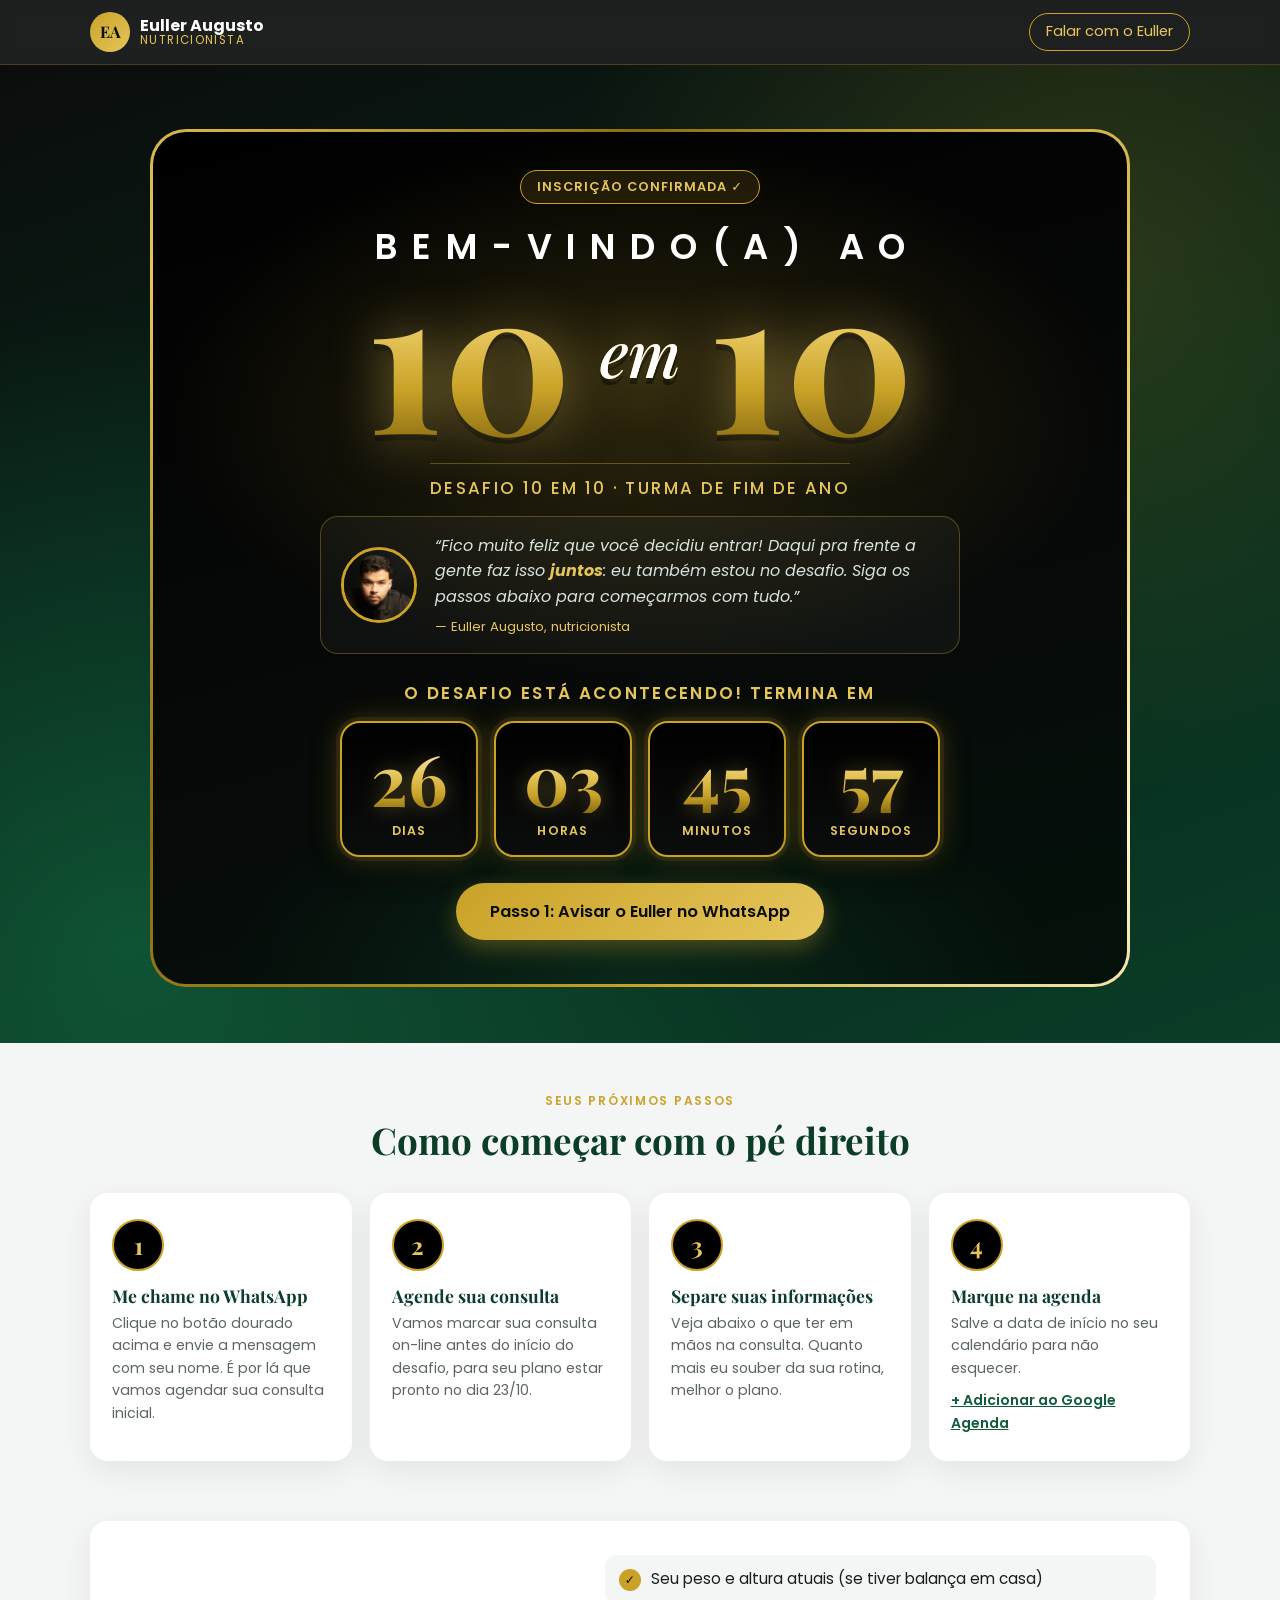
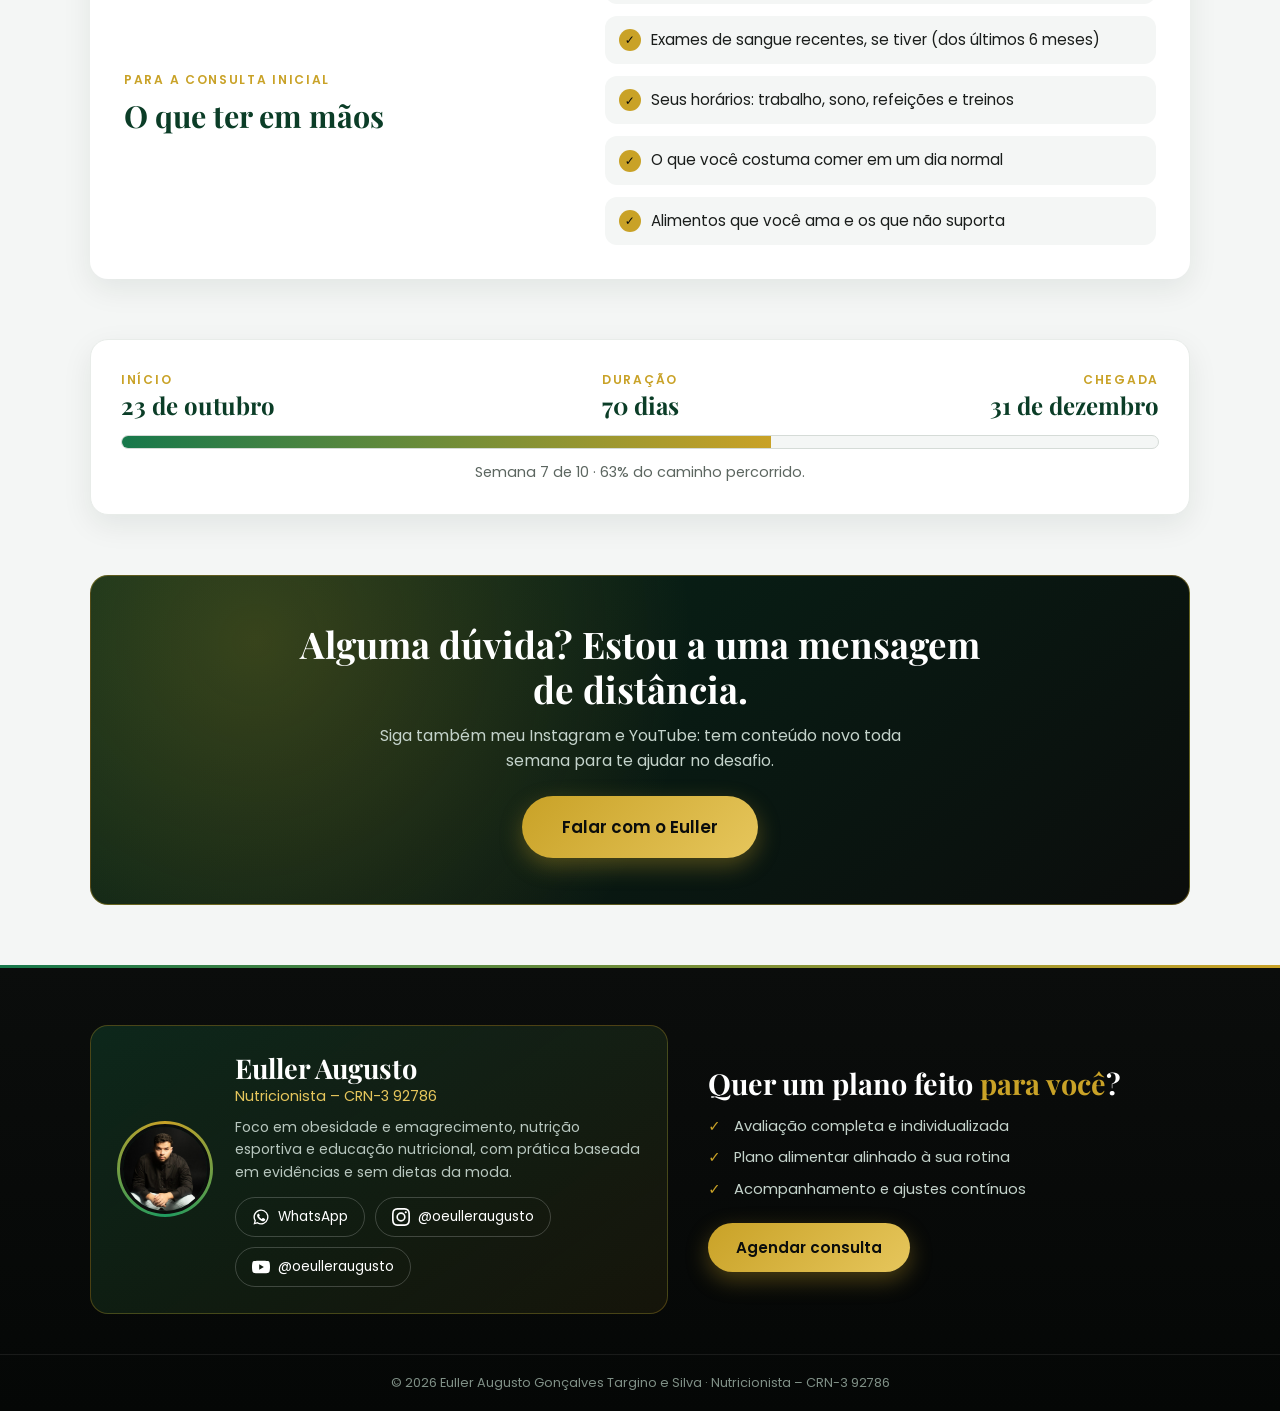
==== bem-vindo-10em10-ub7ur8/index.html @ 2cb73052 "Adiciona página exclusiva de boas-vindas para compradores do desafio Página não listada (noindex) co" ====
<!DOCTYPE html>
<html lang="pt-BR">
<head>
  <meta charset="UTF-8">
  <meta name="viewport" content="width=device-width, initial-scale=1.0">
  <meta name="robots" content="noindex, nofollow">
  <title>Bem-vindo ao Desafio 10 em 10 | Euller Augusto</title>
  <link rel="icon" href="../favicon.ico" sizes="any">
  <link rel="icon" type="image/png" sizes="32x32" href="../favicon-32.png">
  <link rel="apple-touch-icon" href="../apple-touch-icon.png">
  <meta name="theme-color" content="#0b3d27">
  <link rel="preconnect" href="https://fonts.googleapis.com">
  <link rel="preconnect" href="https://fonts.gstatic.com" crossorigin>
  <link href="https://fonts.googleapis.com/css2?family=Playfair+Display:wght@600;700&family=Poppins:wght@300;400;500;600;700&display=swap" rel="stylesheet">
  <link rel="stylesheet" href="../style.css">
</head>
<body>

  <header class="topbar">
    <div class="container topbar-inner">
      <a href="../desafio10em10/" class="brand">
        <span class="brand-mark">EA</span>
        <span class="brand-text">
          <strong data-pro="nome">Euller Augusto</strong>
          <small>Nutricionista</small>
        </span>
      </a>
      <nav class="nav">
        <a href="#contato" class="nav-cta">Falar com o Euller</a>
      </nav>
    </div>
  </header>

  <!-- ===== BOAS-VINDAS ===== -->
  <section class="hero hero-desafio bv-hero">
    <div class="container desafio-hero">
      <div class="desafio-painel">
        <span class="pill">Inscrição confirmada ✓</span>
        <h1 class="titulo-box">
          <span class="t-desafio">Bem-vindo(a) ao</span>
          <span class="t-numeros">10<em>em</em>10</span>
          <span class="t-legenda">Desafio 10 em 10 · Turma de fim de ano</span>
        </h1>
        <div class="bv-mensagem">
          <img src="../img/euller-rosto.jpg" alt="Euller Augusto" width="300" height="300">
          <p>“Fico muito feliz que você decidiu entrar! Daqui pra frente a gente faz isso <strong>juntos</strong>: eu também estou no desafio. Siga os passos abaixo para começarmos com tudo.”<br><span>— Euller Augusto, nutricionista</span></p>
        </div>

        <div class="countdown" data-countdown>
          <p class="cd-label" data-countdown-label>O desafio começa em</p>
          <div class="cd-boxes">
            <div class="cd-box"><strong class="cd-dias">--</strong><span>dias</span></div>
            <div class="cd-box"><strong class="cd-horas">--</strong><span>horas</span></div>
            <div class="cd-box"><strong class="cd-min">--</strong><span>minutos</span></div>
            <div class="cd-box"><strong class="cd-seg">--</strong><span>segundos</span></div>
          </div>
        </div>

        <div class="hero-botoes centro">
          <a data-whatsapp="Oi, Euller! Acabei de entrar no Desafio 10 em 10 🎉 Meu nome é: " href="#" target="_blank" rel="noopener" class="btn btn-gold btn-pulse">Passo 1: Avisar o Euller no WhatsApp</a>
        </div>
      </div>
    </div>
  </section>

  <main class="sobre-main bv-main">
    <!-- ===== PRÓXIMOS PASSOS ===== -->
    <section class="container bloco">
      <div class="bloco-head" data-reveal>
        <span class="rotulo">Seus próximos passos</span>
        <h2>Como começar com o pé direito</h2>
      </div>
      <ol class="passos">
        <li data-reveal>
          <span class="passo-num">1</span>
          <h3>Me chame no WhatsApp</h3>
          <p>Clique no botão dourado acima e envie a mensagem com seu nome. É por lá que vamos agendar sua consulta inicial.</p>
        </li>
        <li data-reveal>
          <span class="passo-num">2</span>
          <h3>Agende sua consulta</h3>
          <p>Vamos marcar sua consulta on-line antes do início do desafio, para seu plano estar pronto no dia 23/10.</p>
        </li>
        <li data-reveal>
          <span class="passo-num">3</span>
          <h3>Separe suas informações</h3>
          <p>Veja abaixo o que ter em mãos na consulta. Quanto mais eu souber da sua rotina, melhor o plano.</p>
        </li>
        <li data-reveal>
          <span class="passo-num">4</span>
          <h3>Marque na agenda</h3>
          <p>Salve a data de início no seu calendário para não esquecer.</p>
          <a class="bv-link" href="https://calendar.google.com/calendar/render?action=TEMPLATE&amp;text=In%C3%ADcio%20do%20Desafio%2010%20em%2010&amp;dates=20261023%2F20261024&amp;details=Hoje%20come%C3%A7a%20o%20Desafio%2010%20em%2010%20com%20o%20nutricionista%20Euller%20Augusto!" target="_blank" rel="noopener">+ Adicionar ao Google Agenda</a>
        </li>
      </ol>
    </section>

    <!-- ===== O QUE TER EM MÃOS ===== -->
    <section class="container">
      <div class="para-quem" data-reveal>
        <div>
          <span class="rotulo">Para a consulta inicial</span>
          <h2>O que ter em mãos</h2>
        </div>
        <ul class="checklist">
          <li>Seu peso e altura atuais (se tiver balança em casa)</li>
          <li>Exames de sangue recentes, se tiver (dos últimos 6 meses)</li>
          <li>Seus horários: trabalho, sono, refeições e treinos</li>
          <li>O que você costuma comer em um dia normal</li>
          <li>Alimentos que você ama e os que não suporta</li>
        </ul>
      </div>
    </section>

    <!-- ===== DATAS ===== -->
    <section class="container">
      <div class="card linha-card" data-reveal>
        <div class="linha-topo">
          <div><span class="rotulo">Início</span><strong>23 de outubro</strong></div>
          <div class="linha-centro"><span class="rotulo">Duração</span><strong>70 dias</strong></div>
          <div class="linha-fim"><span class="rotulo">Chegada</span><strong>31 de dezembro</strong></div>
        </div>
        <div class="linha-barra"><div id="linhaProgresso"></div></div>
        <p class="linha-status" id="linhaStatus" data-antes="Falta pouco! Use esses dias para agendar sua consulta e se preparar.">Falta pouco!</p>
      </div>
    </section>

    <section class="container">
      <div class="cta-final" data-reveal>
        <h2>Alguma dúvida? Estou a uma mensagem de distância.</h2>
        <p class="bv-cta-txt">Siga também meu Instagram e YouTube: tem conteúdo novo toda semana para te ajudar no desafio.</p>
        <a data-whatsapp="Oi, Euller! Entrei no Desafio 10 em 10 e tenho uma dúvida: " href="#" target="_blank" rel="noopener" class="btn btn-gold btn-big-inline">Falar com o Euller</a>
      </div>
    </section>
  </main>

  <!-- ===== RODAPÉ / PROMOÇÃO ===== -->
  <footer id="contato" class="footer">
    <div class="container footer-inner">
      <div class="pro-card" id="proCard">
        <div class="pro-avatar"><img src="../img/euller-principal.jpg" alt="Euller Augusto, nutricionista" width="960" height="1200"></div>
        <div class="pro-info">
          <h3 data-pro="nome">Euller Augusto</h3>
          <p class="pro-role">Nutricionista<span class="crn-wrap"> – <span data-pro="crn"></span></span></p>
          <p class="pro-bio">Foco em obesidade e emagrecimento, nutrição esportiva e educação nutricional, com prática baseada em evidências e sem dietas da moda.</p>
          <div class="socials">
            <a id="lnkWhatsapp" href="#" target="_blank" rel="noopener" class="social" aria-label="WhatsApp">
              <svg viewBox="0 0 24 24"><path d="M12 2a10 10 0 00-8.6 15.1L2 22l5-1.3A10 10 0 1012 2zm0 18.2a8.2 8.2 0 01-4.2-1.2l-.3-.2-3 .8.8-2.9-.2-.3A8.2 8.2 0 1112 20.2zm4.5-6.1c-.2-.1-1.5-.7-1.7-.8-.2-.1-.4-.1-.6.1l-.8 1c-.1.2-.3.2-.5.1a6.7 6.7 0 01-3.3-2.9c-.3-.4.3-.4.7-1.3.1-.2 0-.3 0-.4l-.8-1.8c-.2-.5-.4-.4-.6-.4h-.5a1 1 0 00-.7.3 3 3 0 00-.9 2.2 5.2 5.2 0 001.1 2.7 11.8 11.8 0 004.5 4c1.7.7 2.3.8 3.2.6a2.7 2.7 0 001.8-1.2 2.2 2.2 0 00.1-1.2c0-.1-.2-.2-.5-.3z"/></svg>
              <span>WhatsApp</span>
            </a>
            <a id="lnkInstagram" href="#" target="_blank" rel="noopener" class="social" aria-label="Instagram">
              <svg viewBox="0 0 24 24"><path d="M12 2.2c3.2 0 3.6 0 4.8.1 3.3.1 4.8 1.7 4.9 4.9.1 1.3.1 1.6.1 4.8s0 3.6-.1 4.8c-.1 3.2-1.7 4.8-4.9 4.9-1.3.1-1.6.1-4.8.1s-3.6 0-4.8-.1c-3.3-.1-4.8-1.7-4.9-4.9C2.2 15.6 2.2 15.2 2.2 12s0-3.6.1-4.8C2.4 3.9 3.9 2.4 7.2 2.3c1.2-.1 1.6-.1 4.8-.1zM12 0C8.7 0 8.3 0 7.1.1 2.7.3.3 2.7.1 7.1 0 8.3 0 8.7 0 12s0 3.7.1 4.9c.2 4.4 2.6 6.8 7 7 1.2.1 1.6.1 4.9.1s3.7 0 4.9-.1c4.4-.2 6.8-2.6 7-7 .1-1.2.1-1.6.1-4.9s0-3.7-.1-4.9c-.2-4.4-2.6-6.8-7-7C15.7 0 15.3 0 12 0zm0 5.8a6.2 6.2 0 100 12.4 6.2 6.2 0 000-12.4zM12 16a4 4 0 110-8 4 4 0 010 8zm6.4-11.8a1.4 1.4 0 100 2.9 1.4 1.4 0 000-2.9z"/></svg>
              <span data-pro="instagram">@seuinstagram</span>
            </a>
            <a id="lnkYoutube" href="#" target="_blank" rel="noopener" class="social" aria-label="YouTube">
              <svg viewBox="0 0 24 24"><path d="M23.5 6.2a3 3 0 00-2.1-2.1C19.5 3.6 12 3.6 12 3.6s-7.5 0-9.4.5A3 3 0 00.5 6.2 31.4 31.4 0 000 12a31.4 31.4 0 00.5 5.8 3 3 0 002.1 2.1c1.9.5 9.4.5 9.4.5s7.5 0 9.4-.5a3 3 0 002.1-2.1A31.4 31.4 0 0024 12a31.4 31.4 0 00-.5-5.8zM9.6 15.6V8.4l6.2 3.6-6.2 3.6z"/></svg>
              <span data-pro="youtubeNome">YouTube</span>
            </a>
          </div>
        </div>
      </div>
      <div class="footer-cta">
        <h3>Quer um plano feito <span class="gold">para você</span>?</h3>
        <ul class="benefits">
          <li>Avaliação completa e individualizada</li>
          <li>Plano alimentar alinhado à sua rotina</li>
          <li>Acompanhamento e ajustes contínuos</li>
        </ul>
        <a id="lnkCta" href="#" target="_blank" rel="noopener" class="btn btn-gold">Agendar consulta</a>
      </div>
    </div>
    <div class="footer-bottom">
      <p>© <span id="ano"></span> <span data-pro="nomeCompleto">Euller Augusto Gonçalves Targino e Silva</span> · Nutricionista<span class="crn-wrap"> – <span data-pro="crn"></span></span></p>
    </div>
  </footer>

  <a id="floatBtn" class="float-btn" data-whatsapp="Oi, Euller! Entrei no Desafio 10 em 10 e tenho uma dúvida: " target="_blank" rel="noopener" href="#contato" aria-label="Fale com o nutricionista">
    <img class="float-icon" src="../img/euller-principal.jpg" alt=""><span class="float-text">Fale com o Euller</span>
  </a>

  <script src="../script.js"></script>
</body>
</html>
---- style.css ----
/* ============ PALETA ============ */
:root {
  --green-900: #06281a;
  --green-800: #0b3d27;
  --green-700: #115c3a;
  --green-600: #17784b;
  --green-500: #1f9a5f;
  --green-100: #e5f4ec;
  --gold: #c9a227;
  --gold-light: #e6c65c;
  --black: #0b0d0c;
  --gray-900: #1a1d1b;
  --gray-600: #5c6660;
  --gray-300: #d5dbd7;
  --gray-100: #f4f6f5;
  --white: #ffffff;
  --danger: #b3261e;
  --warn: #a86b00;
  --radius: 18px;
  --shadow: 0 10px 30px rgba(6, 40, 26, .08);
}

* { box-sizing: border-box; margin: 0; padding: 0; }
html { scroll-behavior: smooth; }
body {
  font-family: 'Poppins', system-ui, sans-serif;
  background: var(--gray-100);
  color: var(--gray-900);
  line-height: 1.6;
  -webkit-font-smoothing: antialiased;
}
h1, h2, h3 { font-family: 'Playfair Display', Georgia, serif; line-height: 1.2; }
a { color: inherit; }
.container { width: min(1100px, 100% - 32px); margin-inline: auto; }
.gold { color: var(--gold); }
.hidden { display: none !important; }

/* ============ TOPBAR ============ */
.topbar {
  position: sticky; top: 0; z-index: 50;
  background: rgba(11, 13, 12, .92);
  backdrop-filter: blur(10px);
  border-bottom: 1px solid rgba(201, 162, 39, .25);
}
.topbar-inner { display: flex; align-items: center; justify-content: space-between; padding: 12px 0; }
.brand { display: flex; align-items: center; gap: 10px; text-decoration: none; color: var(--white); }
.brand-mark {
  width: 40px; height: 40px; border-radius: 50%;
  display: grid; place-items: center;
  font-family: 'Playfair Display', serif; font-weight: 700;
  background: linear-gradient(135deg, var(--gold), var(--gold-light));
  color: var(--black);
}
.brand-text { display: flex; flex-direction: column; line-height: 1.1; }
.brand-text small { color: var(--gold-light); font-size: .72rem; letter-spacing: .12em; text-transform: uppercase; }
.nav { display: flex; gap: 22px; align-items: center; }
.nav a { color: #cfd8d3; text-decoration: none; font-size: .92rem; transition: color .2s; }
.nav a:hover { color: var(--gold-light); }
.nav-cta { border: 1px solid var(--gold); padding: 6px 16px; border-radius: 999px; color: var(--gold-light) !important; }
.nav-cta:hover { background: var(--gold); color: var(--black) !important; }

/* ============ HERO ============ */
.hero {
  background:
    radial-gradient(circle at 85% 20%, rgba(201,162,39,.18), transparent 40%),
    radial-gradient(circle at 10% 90%, rgba(31,154,95,.35), transparent 45%),
    linear-gradient(160deg, var(--black) 0%, var(--green-900) 55%, var(--green-800) 100%);
  color: var(--white);
  padding: 80px 0 120px;
  text-align: center;
}
.hero-inner { max-width: 820px; }
.pill {
  display: inline-block; padding: 6px 16px; border-radius: 999px;
  border: 1px solid rgba(201,162,39,.5); color: var(--gold-light);
  font-size: .8rem; letter-spacing: .08em; text-transform: uppercase;
}
.hero h1 { font-size: clamp(2rem, 5vw, 3.3rem); margin: 22px 0 18px; }
.hero p { color: #c4d3cb; font-size: 1.05rem; max-width: 640px; margin: 0 auto 30px; }
.hero-stats { display: flex; justify-content: center; gap: 48px; margin-top: 50px; flex-wrap: wrap; }
.hero-stats div { display: flex; flex-direction: column; }
.hero-stats strong { font-size: 2.2rem; color: var(--gold-light); font-family: 'Playfair Display', serif; }
.hero-stats span { font-size: .85rem; color: #a9bdb2; }

/* ============ BOTÕES ============ */
.btn {
  display: inline-block; border: none; cursor: pointer;
  padding: 13px 28px; border-radius: 999px;
  font: 600 .95rem 'Poppins', sans-serif; text-decoration: none;
  transition: transform .2s, box-shadow .2s, background .2s;
}
.btn:hover { transform: translateY(-2px); }
.btn-gold { background: linear-gradient(135deg, var(--gold), var(--gold-light)); color: var(--black); box-shadow: 0 8px 22px rgba(201,162,39,.35); }
.btn-gold:hover { box-shadow: 0 12px 28px rgba(201,162,39,.5); }
.btn-green { background: var(--green-600); color: var(--white); }
.btn-green:hover { background: var(--green-700); }
.btn-big { width: 100%; padding: 18px; font-size: 1.05rem; margin-top: 10px; }

/* ============ CARDS / PASSOS ============ */
main { margin-top: -70px; position: relative; display: flex; flex-direction: column; gap: 22px; padding-bottom: 60px; }
.card {
  background: var(--white); border-radius: var(--radius);
  padding: 30px; box-shadow: var(--shadow);
  border: 1px solid #e8ece9;
}
.step-head { display: flex; align-items: center; gap: 14px; margin-bottom: 18px; }
.step-head h2 { font-size: 1.45rem; color: var(--green-800); }
.step-num {
  width: 38px; height: 38px; border-radius: 50%; flex-shrink: 0;
  display: grid; place-items: center; font-weight: 700;
  background: var(--green-700); color: var(--gold-light);
  box-shadow: 0 0 0 4px var(--green-100);
}
.hint { color: var(--gray-600); font-size: .92rem; margin-bottom: 16px; }
.hint.small { font-size: .82rem; margin-top: 4px; }

.grid { display: grid; gap: 16px; margin-bottom: 16px; }
.grid-2 { grid-template-columns: repeat(2, 1fr); }
.grid-4 { grid-template-columns: repeat(4, 1fr); }
.grid-ex { grid-template-columns: 2.2fr 1fr 1fr auto; align-items: end; }

.field { display: flex; flex-direction: column; gap: 6px; }
.field label { font-size: .85rem; font-weight: 500; color: var(--green-800); }
.field label small { color: var(--gray-600); font-weight: 400; }
input, select {
  width: 100%; padding: 12px 14px; border-radius: 12px;
  border: 1.5px solid var(--gray-300); background: var(--white);
  font: 400 .95rem 'Poppins', sans-serif; color: var(--gray-900);
  transition: border-color .2s, box-shadow .2s;
}
input:focus, select:focus { outline: none; border-color: var(--green-500); box-shadow: 0 0 0 4px rgba(31,154,95,.15); }
.field-btn .btn { padding: 12px 22px; white-space: nowrap; }

.toggle { display: flex; background: var(--gray-100); border-radius: 12px; padding: 4px; border: 1.5px solid var(--gray-300); }
.toggle button {
  flex: 1; border: none; background: transparent; padding: 8px 6px; border-radius: 9px;
  font: 500 .88rem 'Poppins', sans-serif; color: var(--gray-600); cursor: pointer; transition: all .2s;
}
.toggle button.active { background: var(--green-700); color: var(--white); box-shadow: 0 4px 10px rgba(17,92,58,.3); }
.toggle-wide { margin-bottom: 18px; }
.toggle-wide button { padding: 12px; }

/* ============ FATOR DE ATIVIDADE ============ */
.fa-list { display: grid; grid-template-columns: repeat(auto-fill, minmax(240px, 1fr)); gap: 12px; }
.fa-item {
  border: 1.5px solid var(--gray-300); border-radius: 14px; padding: 14px 16px;
  cursor: pointer; transition: all .2s; position: relative; background: var(--white);
}
.fa-item:hover { border-color: var(--green-500); transform: translateY(-2px); }
.fa-item.active { border-color: var(--green-600); background: var(--green-100); box-shadow: 0 6px 16px rgba(17,92,58,.12); }
.fa-item.active::after {
  content: '✓'; position: absolute; top: 10px; right: 12px;
  width: 22px; height: 22px; border-radius: 50%; background: var(--gold);
  color: var(--black); font-size: .75rem; font-weight: 700; display: grid; place-items: center;
}
.fa-val { font-size: 1.4rem; font-weight: 700; color: var(--green-700); font-family: 'Playfair Display', serif; }
.fa-name { font-weight: 600; font-size: .95rem; display: block; }
.fa-desc { font-size: .8rem; color: var(--gray-600); margin-top: 4px; }

/* ============ EXERCÍCIOS ============ */
.ex-list { list-style: none; display: flex; flex-direction: column; gap: 8px; }
.ex-list .empty { color: var(--gray-600); font-size: .88rem; font-style: italic; padding: 10px 0; }
.ex-item {
  display: flex; align-items: center; justify-content: space-between; gap: 12px;
  padding: 12px 16px; border-radius: 12px; background: var(--gray-100);
  border-left: 4px solid var(--gold); animation: slideIn .3s ease;
}
.ex-item .ex-name { font-weight: 600; font-size: .92rem; }
.ex-item .ex-meta { font-size: .8rem; color: var(--gray-600); }
.ex-item .ex-kcal { font-weight: 700; color: var(--green-700); white-space: nowrap; }
.ex-remove {
  border: none; background: transparent; color: var(--danger); font-size: 1.2rem;
  cursor: pointer; width: 30px; height: 30px; border-radius: 50%; transition: background .2s;
}
.ex-remove:hover { background: #fbe6e5; }
@keyframes slideIn { from { opacity: 0; transform: translateX(-10px); } to { opacity: 1; transform: none; } }

.error { color: var(--danger); font-size: .88rem; min-height: 1.2em; }

/* ============ RESULTADOS ============ */
.results { display: flex; flex-direction: column; gap: 22px; animation: fadeUp .6s ease; }
@keyframes fadeUp { from { opacity: 0; transform: translateY(20px); } to { opacity: 1; transform: none; } }
.card.dark {
  background: linear-gradient(150deg, var(--black), var(--green-900) 60%, var(--green-800));
  color: var(--white); border: 1px solid rgba(201,162,39,.35); text-align: center;
}
.label { font-size: .8rem; letter-spacing: .12em; text-transform: uppercase; color: var(--gold-light); }
.big-number { font-family: 'Playfair Display', serif; font-size: clamp(3rem, 9vw, 5rem); font-weight: 700; line-height: 1.1; margin: 8px 0 20px; }
.big-number small { font-family: 'Poppins', sans-serif; font-size: 1rem; font-weight: 400; margin-left: 8px; opacity: .8; }
.big-number.green { color: var(--green-700); font-size: clamp(2.6rem, 7vw, 4rem); margin-bottom: 8px; }

.stack-bar { display: flex; height: 16px; border-radius: 999px; overflow: hidden; background: rgba(255,255,255,.08); }
.stack-bar div { width: 0; transition: width 1.4s cubic-bezier(.2,.8,.2,1); }
.legend { display: flex; flex-wrap: wrap; justify-content: center; gap: 18px; margin-top: 14px; font-size: .82rem; color: #c4d3cb; }
.legend span { display: inline-flex; align-items: center; gap: 6px; }
.legend i { width: 10px; height: 10px; border-radius: 3px; display: inline-block; }

.result-cards { margin: 0; }
.r-card {
  background: var(--white); border-radius: 16px; padding: 20px; box-shadow: var(--shadow);
  display: flex; flex-direction: column; border-top: 4px solid var(--green-600);
  transition: transform .2s;
}
.r-card:hover { transform: translateY(-4px); }
.r-card:nth-child(2) { border-top-color: var(--green-500); }
.r-card:nth-child(3) { border-top-color: var(--gold); }
.r-card:nth-child(4) { border-top-color: var(--black); }
.r-card span { font-size: .82rem; color: var(--gray-600); }
.r-card strong { font-size: 2rem; font-family: 'Playfair Display', serif; color: var(--green-800); }
.r-card small { font-size: .78rem; color: var(--gray-600); }

.goal-card { display: grid; grid-template-columns: 1fr auto; gap: 20px; border: 2px solid var(--gold); }
.goal-main p { color: var(--gray-600); font-size: .92rem; }
.goal-side { display: flex; flex-direction: column; gap: 12px; justify-content: center; }
.goal-side div { background: var(--gray-100); padding: 12px 20px; border-radius: 12px; min-width: 190px; }
.goal-side span { font-size: .78rem; color: var(--gray-600); display: block; }
.goal-side strong { font-size: 1.25rem; color: var(--green-800); }
.alerts { grid-column: 1 / -1; list-style: none; display: flex; flex-direction: column; gap: 8px; }
.alerts li { padding: 10px 14px; border-radius: 10px; font-size: .86rem; }
.alerts li.warn { background: #fff5dd; color: var(--warn); border-left: 4px solid var(--gold); }
.alerts li.danger { background: #fbe6e5; color: var(--danger); border-left: 4px solid var(--danger); }
.alerts li.ok { background: var(--green-100); color: var(--green-700); border-left: 4px solid var(--green-600); }

.card h3 { color: var(--green-800); font-size: 1.35rem; margin-bottom: 12px; }
.card h4 { color: var(--green-800); margin: 22px 0 10px; font-size: 1rem; }
.eq-chosen { background: var(--green-100); border-radius: 14px; padding: 18px; border-left: 5px solid var(--green-600); }
.eq-chosen .eq-name { font-weight: 700; font-size: 1.1rem; color: var(--green-800); }
.eq-chosen .eq-formula { font-family: Consolas, monospace; font-size: .85rem; background: var(--white); padding: 8px 12px; border-radius: 8px; margin: 8px 0; display: inline-block; }
.eq-chosen p { font-size: .9rem; color: var(--gray-900); }
.table-wrap { overflow-x: auto; }
.eq-table { width: 100%; border-collapse: collapse; font-size: .88rem; }
.eq-table th { text-align: left; padding: 10px; background: var(--black); color: var(--gold-light); font-weight: 500; }
.eq-table th:first-child { border-radius: 10px 0 0 0; }
.eq-table th:last-child { border-radius: 0 10px 0 0; }
.eq-table td { padding: 10px; border-bottom: 1px solid var(--gray-300); }
.eq-table tr.chosen td { background: var(--green-100); font-weight: 600; }
.eq-table tr.chosen td:first-child::before { content: '★ '; color: var(--gold); }
.eq-table tr.na td { color: #9aa49e; }

.promo-inline {
  display: flex; align-items: center; justify-content: space-between; gap: 18px; flex-wrap: wrap;
  padding: 20px 26px; border-radius: var(--radius);
  background: linear-gradient(120deg, var(--green-800), var(--green-700)); color: var(--white);
}
.promo-inline p { max-width: 620px; }
.promo-inline strong { color: var(--gold-light); }

/* ============ CIÊNCIA ============ */
.science h2 { color: var(--green-800); margin-bottom: 20px; font-size: 1.6rem; }
.sci-item { padding: 18px; border-radius: 14px; background: var(--gray-100); border-top: 3px solid var(--gold); }
.sci-item h4 { margin: 0 0 6px; color: var(--green-800); font-size: .98rem; }
.sci-item p { font-size: .86rem; color: var(--gray-600); }
.refs { margin-top: 10px; }
.refs summary { cursor: pointer; font-weight: 600; color: var(--green-700); padding: 8px 0; }
.refs ol { padding-left: 22px; font-size: .8rem; color: var(--gray-600); display: flex; flex-direction: column; gap: 4px; }
.disclaimer { margin-top: 16px; font-size: .8rem; color: var(--gray-600); font-style: italic; }

/* ============ RODAPÉ ============ */
.footer {
  background: linear-gradient(180deg, var(--black), #050706);
  color: var(--white); padding-top: 60px; position: relative; overflow: hidden;
}
.footer::before {
  content: ''; position: absolute; inset: 0 0 auto 0; height: 3px;
  background: linear-gradient(90deg, var(--green-600), var(--gold), var(--green-600));
  background-size: 200% 100%; animation: shine 6s linear infinite;
}
@keyframes shine { to { background-position: 200% 0; } }
.footer-inner { display: grid; grid-template-columns: 1.2fr 1fr; gap: 40px; align-items: center; padding-bottom: 40px; }
.pro-card {
  display: flex; gap: 22px; align-items: center;
  padding: 26px; border-radius: var(--radius);
  background: linear-gradient(145deg, rgba(23,120,75,.25), rgba(201,162,39,.08));
  border: 1px solid rgba(201,162,39,.3);
  transition: transform .15s ease-out, box-shadow .3s;
  transform-style: preserve-3d;
}
.pro-card:hover { box-shadow: 0 20px 50px rgba(201,162,39,.15); }
.pro-avatar {
  width: 96px; height: 96px; border-radius: 50%; flex-shrink: 0;
  padding: 3px; background: conic-gradient(var(--gold), var(--green-500), var(--gold));
  animation: spin 8s linear infinite;
}
.pro-avatar img {
  width: 100%; height: 100%; border-radius: 50%; display: block;
  object-fit: cover; object-position: center 12%;
  border: 3px solid var(--black); background: var(--green-900);
  animation: spin 8s linear infinite reverse;
}
@keyframes spin { to { transform: rotate(360deg); } }
.pro-info h3 { font-size: 1.7rem; }
.pro-role { color: var(--gold-light); font-size: .9rem; margin-bottom: 8px; }
.pro-bio { color: #b8c7bf; font-size: .88rem; margin-bottom: 14px; }
.socials { display: flex; gap: 10px; flex-wrap: wrap; }
.social {
  display: inline-flex; align-items: center; gap: 8px; text-decoration: none;
  padding: 8px 16px; border-radius: 999px; font-size: .85rem;
  border: 1px solid rgba(255,255,255,.2); transition: all .25s;
}
.social svg { width: 18px; height: 18px; fill: currentColor; }
.social:hover { background: var(--gold); color: var(--black); border-color: var(--gold); transform: translateY(-3px); }
.footer-cta h3 { font-size: 1.8rem; margin-bottom: 14px; }
.benefits { list-style: none; margin-bottom: 22px; display: flex; flex-direction: column; gap: 8px; }
.benefits li { color: #c4d3cb; font-size: .92rem; padding-left: 26px; position: relative; }
.benefits li::before { content: '✓'; position: absolute; left: 0; color: var(--gold); font-weight: 700; }
.footer-bottom { border-top: 1px solid rgba(255,255,255,.08); padding: 18px 0; text-align: center; font-size: .8rem; color: #7f8f86; }

/* Botão flutuante */
.float-btn {
  position: fixed; right: 20px; bottom: 20px; z-index: 60;
  display: flex; align-items: center; gap: 8px; text-decoration: none;
  background: var(--green-700); color: var(--white);
  border: 2px solid var(--gold); border-radius: 999px; padding: 10px;
  box-shadow: 0 10px 25px rgba(0,0,0,.25);
  transition: all .3s; opacity: 0; transform: translateY(20px); pointer-events: none;
}
.float-btn.show { opacity: 1; transform: none; pointer-events: auto; }
.float-icon { width: 40px; height: 40px; border-radius: 50%; object-fit: cover; object-position: center 12%; display: block; }
.float-btn { padding: 4px; }
.float-text { max-width: 0; overflow: hidden; white-space: nowrap; transition: max-width .35s; font-size: .88rem; font-weight: 500; }
.float-btn:hover .float-text { max-width: 160px; padding-right: 6px; }

/* Animação de entrada ao rolar */
.reveal { opacity: 0; transform: translateY(24px); transition: opacity .6s, transform .6s; }
.reveal.visible { opacity: 1; transform: none; }

/* ============ RESPONSIVO ============ */
@media (max-width: 900px) {
  .grid-4 { grid-template-columns: repeat(2, 1fr); }
  .grid-ex { grid-template-columns: 1fr 1fr; }
  .grid-ex .field:first-child { grid-column: 1 / -1; }
  .footer-inner { grid-template-columns: 1fr; }
  .goal-card { grid-template-columns: 1fr; }
}
@media (max-width: 600px) {
  .nav a:not(.nav-cta) { display: none; }
  .grid-2, .grid-4 { grid-template-columns: 1fr; }
  .grid-ex { grid-template-columns: 1fr 1fr; }
  .field-btn { grid-column: 1 / -1; }
  .field-btn .btn { width: 100%; }
  .card { padding: 22px 18px; }
  .hero { padding: 60px 0 110px; }
  .hero-stats { gap: 26px; }
  .pro-card { flex-direction: column; text-align: center; }
  .socials { justify-content: center; }
  .result-cards { grid-template-columns: 1fr 1fr; }
  .r-card strong { font-size: 1.6rem; }
}

/* ============ PÁGINA SOBRE ============ */
.nav a.active { color: var(--gold-light); }
.btn-outline { border: 1.5px solid var(--gold); color: var(--gold-light); background: transparent; }
.btn-outline:hover { background: var(--gold); color: var(--black); }

.hero-sobre { text-align: left; padding: 70px 0 110px; }
.sobre-grid { display: grid; grid-template-columns: 1.15fr .85fr; gap: 50px; align-items: center; }
.sobre-texto h1 { font-size: clamp(2.2rem, 5vw, 3.5rem); margin: 20px 0 10px; }
.sobre-texto > p { color: #c4d3cb; font-size: 1.02rem; margin: 0 0 14px; max-width: 560px; }
.sobre-texto strong { color: var(--white); }
.digitando-linha { font-size: 1.2rem !important; color: var(--white) !important; min-height: 1.6em; }
.digitando { color: var(--gold-light); font-weight: 600; border-right: 2px solid var(--gold); padding-right: 3px; animation: cursor .8s steps(1) infinite; }
@keyframes cursor { 50% { border-color: transparent; } }
.hero-botoes { display: flex; gap: 12px; flex-wrap: wrap; margin-top: 26px; }

.sobre-foto { position: relative; max-width: 380px; justify-self: center; width: 100%; }
.foto-moldura {
  border-radius: 24px; overflow: hidden; padding: 4px;
  background: linear-gradient(140deg, var(--gold), var(--green-500) 50%, var(--gold-light));
  box-shadow: 0 30px 60px rgba(0,0,0,.45);
  transition: transform .15s ease-out;
}
.foto-moldura img { width: 100%; height: auto; display: block; border-radius: 20px; }
.foto-selo {
  position: absolute; display: flex; flex-direction: column; line-height: 1.25;
  background: rgba(11,13,12,.88); backdrop-filter: blur(8px);
  border: 1px solid rgba(201,162,39,.45); border-radius: 14px; padding: 10px 16px;
  box-shadow: 0 10px 25px rgba(0,0,0,.35); animation: flutuar 4s ease-in-out infinite;
}
.foto-selo strong { color: var(--gold-light); font-size: .9rem; }
.foto-selo span { color: #c4d3cb; font-size: .76rem; }
.selo-a { top: 12%; left: -40px; }
.selo-b { bottom: 10%; right: -40px; animation-delay: -2s; }
@keyframes flutuar { 50% { transform: translateY(-8px); } }

.sobre-main { margin-top: -60px; gap: 60px; }
.numeros {
  display: grid; grid-template-columns: repeat(4, 1fr); gap: 1px;
  background: var(--gray-300); border-radius: var(--radius); overflow: hidden; box-shadow: var(--shadow);
}
.numeros div { background: var(--white); padding: 26px 18px; text-align: center; display: flex; flex-direction: column; }
.numeros strong { font: 700 2.4rem 'Playfair Display', serif; color: var(--green-700); }
.numeros span { font-size: .84rem; color: var(--gray-600); }

.bloco-head { text-align: center; margin-bottom: 30px; }
.bloco-head h2 { font-size: clamp(1.7rem, 4vw, 2.3rem); color: var(--green-800); margin-top: 6px; }
.rotulo { font-size: .76rem; letter-spacing: .14em; text-transform: uppercase; color: var(--gold); font-weight: 600; }

.pilares { display: grid; grid-template-columns: repeat(4, 1fr); gap: 18px; }
.pilar {
  background: var(--white); border-radius: var(--radius); padding: 26px 22px; box-shadow: var(--shadow);
  border-bottom: 3px solid transparent; transition: transform .25s, border-color .25s;
}
.pilar:hover { transform: translateY(-6px); border-color: var(--gold); }
.pilar-icone {
  width: 52px; height: 52px; border-radius: 14px; display: grid; place-items: center; font-size: 1.5rem;
  background: var(--green-100); margin-bottom: 14px;
}
.pilar h3 { font-size: 1.12rem; color: var(--green-800); margin-bottom: 6px; }
.pilar p { font-size: .88rem; color: var(--gray-600); }

.desafio {
  display: flex; align-items: center; justify-content: space-between; gap: 24px; flex-wrap: wrap;
  padding: 34px 40px; border-radius: var(--radius); color: var(--white);
  background:
    radial-gradient(circle at 90% 50%, rgba(201,162,39,.3), transparent 50%),
    linear-gradient(120deg, var(--black), var(--green-800));
  border: 1px solid rgba(201,162,39,.4);
}
.desafio h2 { font-size: clamp(2.4rem, 6vw, 3.4rem); color: var(--gold-light); }
.desafio p { color: #c4d3cb; }
.desafio strong { color: var(--white); }

.timeline { list-style: none; position: relative; max-width: 760px; margin: 0 auto; padding-left: 34px; }
.timeline::before {
  content: ''; position: absolute; left: 9px; top: 6px; bottom: 6px; width: 2px;
  background: linear-gradient(var(--gold), var(--green-500));
}
.timeline li {
  position: relative; background: var(--white); border-radius: 16px; padding: 18px 22px;
  margin-bottom: 16px; box-shadow: var(--shadow); transition: transform .25s;
}
.timeline li.visible:hover { transform: translateX(6px); }
.timeline li::before {
  content: ''; position: absolute; left: -32px; top: 22px; width: 16px; height: 16px; border-radius: 50%;
  background: var(--white); border: 3px solid var(--gold); box-shadow: 0 0 0 4px var(--gray-100);
}
.tl-tag {
  display: inline-block; font-size: .7rem; font-weight: 600; letter-spacing: .08em; text-transform: uppercase;
  background: var(--green-100); color: var(--green-700); padding: 3px 10px; border-radius: 999px; margin-bottom: 6px;
}
.timeline h3 { font-size: 1.1rem; color: var(--green-800); }
.tl-local { font-size: .84rem; color: var(--gold); font-weight: 500; margin-bottom: 4px; }
.timeline p:not(.tl-local) { font-size: .88rem; color: var(--gray-600); }

.redes-grid { display: grid; grid-template-columns: 1fr 1fr; gap: 20px; }
.rede-card {
  display: flex; gap: 20px; align-items: flex-start; text-decoration: none;
  padding: 28px; border-radius: var(--radius); color: var(--white);
  background: linear-gradient(145deg, var(--black), var(--green-900));
  border: 1px solid rgba(201,162,39,.25); transition: transform .25s, box-shadow .25s;
}
.rede-card:hover { transform: translateY(-6px); box-shadow: 0 20px 40px rgba(6,40,26,.3); }
.rede-play {
  width: 60px; height: 60px; border-radius: 50%; flex-shrink: 0; display: grid; place-items: center;
  background: linear-gradient(135deg, var(--gold), var(--gold-light)); transition: transform .3s;
}
.rede-card:hover .rede-play { transform: scale(1.1) rotate(-8deg); }
.rede-play svg { width: 26px; height: 26px; fill: var(--black); }
.rede-card h3 { font-size: 1.3rem; margin: 4px 0 8px; }
.rede-card p { font-size: .9rem; color: #b8c7bf; margin-bottom: 12px; }
.rede-link { color: var(--gold-light); font-weight: 600; font-size: .9rem; }

@media (max-width: 900px) {
  .sobre-grid { grid-template-columns: 1fr; }
  .sobre-texto { text-align: center; }
  .sobre-texto > p { margin-inline: auto; }
  .hero-botoes { justify-content: center; }
  .pilares { grid-template-columns: 1fr 1fr; }
  .numeros { grid-template-columns: 1fr 1fr; }
  .redes-grid { grid-template-columns: 1fr; }
  .selo-a { left: -12px; }
  .selo-b { right: -12px; }
}
@media (max-width: 600px) {
  .pilares { grid-template-columns: 1fr; }
  .desafio { padding: 26px 22px; }
  .rede-card { flex-direction: column; }
}

/* Déficit máximo / meta limitada */
.goal-side .def-max { border: 1.5px dashed var(--gold); background: #fffaf0; }
.goal-card.limitado { border-color: var(--danger); }
.goal-card.limitado .def-max { border-style: solid; border-color: var(--danger); background: #fbe6e5; }
.goal-card.limitado .def-max strong { color: var(--danger); }

/* ============ DESAFIO 10 EM 10 ============ */
.barra-desafio {
  display: flex; align-items: center; justify-content: center; gap: 12px; flex-wrap: wrap;
  padding: 9px 16px; text-decoration: none; font-size: .88rem; color: var(--black);
  background: linear-gradient(90deg, var(--gold), var(--gold-light), var(--gold));
  background-size: 200% 100%; animation: shine 5s linear infinite;
}
.barra-desafio .cd-curto { font-weight: 700; font-variant-numeric: tabular-nums; }
.barra-cta { font-weight: 700; text-decoration: underline; }
.nav .nav-desafio {
  color: var(--black) !important; font-weight: 600;
  background: linear-gradient(135deg, var(--gold), var(--gold-light));
  padding: 6px 14px; border-radius: 999px; box-shadow: 0 0 0 0 rgba(201,162,39,.6);
  animation: pulso 2.2s infinite;
}
@keyframes pulso { 70% { box-shadow: 0 0 0 10px rgba(201,162,39,0); } 100% { box-shadow: 0 0 0 0 rgba(201,162,39,0); } }

.hero-desafio { padding: 64px 0 120px; }
.desafio-hero { max-width: 860px; }
.desafio-hero h1 { font-size: clamp(2.8rem, 9vw, 5.4rem); margin: 18px 0 12px; }
.desafio-sub { font-size: 1.12rem !important; max-width: 640px; }
.desafio-sub strong { color: var(--white); }

.countdown { margin: 34px auto 30px; }
.cd-label { color: var(--gold-light) !important; font-size: .82rem !important; letter-spacing: .14em; text-transform: uppercase; margin-bottom: 14px !important; }
.cd-boxes { display: flex; justify-content: center; gap: 14px; }
.cd-box {
  width: 108px; padding: 16px 6px 12px; border-radius: 16px;
  background: rgba(255,255,255,.05); border: 1px solid rgba(201,162,39,.45);
  box-shadow: inset 0 1px 0 rgba(255,255,255,.06), 0 12px 30px rgba(0,0,0,.3);
  display: flex; flex-direction: column; align-items: center;
}
.cd-box strong { font: 700 3rem 'Playfair Display', serif; color: var(--white); line-height: 1; font-variant-numeric: tabular-nums; }
.cd-box span { font-size: .74rem; color: #a9bdb2; text-transform: uppercase; letter-spacing: .1em; margin-top: 6px; }
.cd-nota { font-size: .82rem !important; color: #8fa699 !important; margin-top: 14px !important; }
.countdown.encerrado .cd-boxes { opacity: .4; }
.countdown.compacto .cd-box { width: 82px; padding: 12px 4px 10px; }
.countdown.compacto .cd-box strong { font-size: 2.2rem; }

.hero-botoes.centro { justify-content: center; }
.btn-pulse { animation: pulso 2.2s infinite; }
.desafio-fatos { display: flex; justify-content: center; gap: 46px; margin-top: 46px; flex-wrap: wrap; }
.desafio-fatos div { display: flex; flex-direction: column; }
.desafio-fatos strong { font: 700 2rem 'Playfair Display', serif; color: var(--gold-light); }
.desafio-fatos span { font-size: .84rem; color: #a9bdb2; }

.meta-card { display: grid; grid-template-columns: 1fr 1fr; gap: 34px; align-items: center; border-top: 4px solid var(--gold); }
.meta-entrada h2 { color: var(--green-800); font-size: 1.9rem; margin: 6px 0 8px; }
.meta-entrada p { color: var(--gray-600); margin-bottom: 18px; }
.meta-entrada input { font-size: 1.3rem; padding: 14px 16px; }
.meta-saida { display: flex; flex-direction: column; gap: 10px; }
.meta-item { display: flex; justify-content: space-between; align-items: baseline; padding: 14px 18px; border-radius: 12px; background: var(--gray-100); }
.meta-item span { color: var(--gray-600); font-size: .9rem; }
.meta-item strong { font: 700 1.6rem 'Playfair Display', serif; color: var(--green-700); }
.meta-item.destaque { background: var(--green-800); }
.meta-item.destaque span { color: #c4d3cb; }
.meta-item.destaque strong { color: var(--gold-light); }
.meta-saida .btn { text-align: center; margin-top: 6px; }

.pilares.tres { grid-template-columns: repeat(3, 1fr); }

.passos { list-style: none; display: grid; grid-template-columns: repeat(4, 1fr); gap: 18px; }
.passos li { background: var(--white); border-radius: var(--radius); padding: 26px 22px; box-shadow: var(--shadow); }
.passo-num {
  width: 44px; height: 44px; border-radius: 50%; display: grid; place-items: center; margin-bottom: 14px;
  font: 700 1.2rem 'Playfair Display', serif; color: var(--gold-light); background: var(--green-800);
}
.passos h3 { color: var(--green-800); font-size: 1.1rem; margin-bottom: 6px; }
.passos p { font-size: .88rem; color: var(--gray-600); }

.linha-topo { display: grid; grid-template-columns: repeat(3, 1fr); margin-bottom: 14px; }
.linha-topo div { display: flex; flex-direction: column; }
.linha-topo strong { font: 700 1.25rem 'Playfair Display', serif; color: var(--green-800); }
.linha-centro { text-align: center; }
.linha-fim { text-align: right; }
.linha-barra { height: 14px; border-radius: 999px; background: var(--gray-100); border: 1px solid var(--gray-300); overflow: hidden; }
.linha-barra div { height: 100%; width: 0; background: linear-gradient(90deg, var(--green-600), var(--gold)); transition: width 1s; }
.linha-status { margin-top: 12px; font-size: .9rem; color: var(--gray-600); text-align: center; }

.para-quem {
  display: grid; grid-template-columns: .9fr 1.1fr; gap: 30px; align-items: center;
  background: var(--white); border-radius: var(--radius); padding: 34px; box-shadow: var(--shadow);
}
.para-quem h2 { color: var(--green-800); font-size: 1.9rem; margin-top: 6px; }
.checklist { list-style: none; display: flex; flex-direction: column; gap: 12px; }
.checklist li { padding: 12px 16px 12px 46px; border-radius: 12px; background: var(--gray-100); position: relative; font-size: .95rem; }
.checklist li::before {
  content: "\2713"; position: absolute; left: 14px; top: 50%; transform: translateY(-50%);
  width: 22px; height: 22px; border-radius: 50%; background: var(--gold); color: var(--black);
  font-size: .75rem; font-weight: 700; display: grid; place-items: center;
}

.quem-conduz {
  display: grid; grid-template-columns: 260px 1fr; gap: 34px; align-items: center;
  background: linear-gradient(140deg, var(--black), var(--green-900)); color: var(--white);
  border-radius: var(--radius); padding: 30px; border: 1px solid rgba(201,162,39,.35);
}
.quem-conduz img { width: 100%; height: 300px; object-fit: cover; object-position: center 15%; border-radius: 16px; border: 3px solid var(--gold); }
.quem-conduz h2 { font-size: 2rem; margin-top: 4px; }
.quem-crn { color: var(--gold-light); margin-bottom: 10px; font-size: .92rem; }
.quem-conduz p:not(.quem-crn) { color: #c4d3cb; margin-bottom: 18px; font-size: .95rem; }
.btn-outline-escuro { border: 1.5px solid var(--gold); color: var(--gold-light); background: transparent; }
.btn-outline-escuro:hover { background: var(--gold); color: var(--black); }

.faq { max-width: 780px; margin: 0 auto; display: flex; flex-direction: column; gap: 10px; }
.faq details { background: var(--white); border-radius: 14px; box-shadow: var(--shadow); padding: 0 20px; border-left: 4px solid var(--green-600); }
.faq details[open] { border-left-color: var(--gold); }
.faq summary { cursor: pointer; padding: 18px 30px 18px 0; font-weight: 600; color: var(--green-800); list-style: none; position: relative; }
.faq summary::-webkit-details-marker { display: none; }
.faq summary::after { content: "+"; position: absolute; right: 0; top: 50%; transform: translateY(-50%); font-size: 1.4rem; color: var(--gold); transition: transform .2s; }
.faq details[open] summary::after { transform: translateY(-50%) rotate(45deg); }
.faq details p { padding-bottom: 18px; color: var(--gray-600); font-size: .93rem; }

.cta-final {
  text-align: center; color: var(--white); border-radius: var(--radius); padding: 46px 26px;
  background:
    radial-gradient(circle at 15% 20%, rgba(201,162,39,.25), transparent 45%),
    linear-gradient(140deg, var(--green-900), var(--black));
  border: 1px solid rgba(201,162,39,.4);
}
.cta-final h2 { font-size: clamp(1.6rem, 4vw, 2.3rem); max-width: 720px; margin: 0 auto; }
.cta-final .countdown { margin: 24px auto; }
.btn-big-inline { padding: 18px 40px; font-size: 1.05rem; }

@media (max-width: 900px) {
  .meta-card, .para-quem { grid-template-columns: 1fr; }
  .passos { grid-template-columns: 1fr 1fr; }
  .pilares.tres { grid-template-columns: 1fr; }
  .quem-conduz { grid-template-columns: 1fr; text-align: center; }
  .quem-conduz img { max-width: 260px; margin: 0 auto; }
}
@media (max-width: 600px) {
  .nav a.nav-desafio { display: inline-block; font-size: .78rem; padding: 6px 10px; }
  .brand-text small { display: none; }
  .cd-boxes { gap: 8px; }
  .cd-box { width: 74px; padding: 12px 4px 10px; }
  .cd-box strong { font-size: 2.1rem; }
  .countdown.compacto .cd-box { width: 68px; }
  .passos { grid-template-columns: 1fr; }
  .linha-topo strong { font-size: 1rem; }
  .para-quem { padding: 24px 18px; }
  .barra-desafio { font-size: .8rem; gap: 6px; }
}

/* ============ DESAFIO: VERSÃO MAIS CHAMATIVA ============ */
@property --ang { syntax: '<angle>'; initial-value: 0deg; inherits: false; }
@keyframes girar { to { --ang: 360deg; } }
@keyframes brilho {
  0%, 100% { box-shadow: 0 0 0 6px rgba(201,162,39,.12), 0 0 40px rgba(201,162,39,.35), 0 30px 60px rgba(0,0,0,.5); }
  50%      { box-shadow: 0 0 0 10px rgba(201,162,39,.08), 0 0 70px rgba(230,198,92,.55), 0 30px 60px rgba(0,0,0,.5); }
}

/* Quadro do título */
.desafio-hero h1.titulo-box {
  display: inline-flex; flex-direction: column; align-items: center;
  margin: 26px 0 22px; padding: 26px 60px 24px; border-radius: 30px;
  border: 3px solid transparent;
  background:
    linear-gradient(160deg, #000 0%, #0b0d0c 60%, #06140d 100%) padding-box,
    conic-gradient(from var(--ang), #8a6d12, #e6c65c, #fff3c4, #c9a227, #8a6d12, #e6c65c, #8a6d12) border-box;
  animation: girar 6s linear infinite, brilho 3s ease-in-out infinite;
  line-height: 1;
}
.t-desafio {
  font: 600 clamp(1.1rem, 3.2vw, 1.9rem) 'Poppins', sans-serif;
  letter-spacing: .42em; text-transform: uppercase; color: var(--white);
  padding-left: .42em; /* compensa o espaçamento da última letra */
}
.t-numeros {
  font: 700 clamp(5rem, 17vw, 10rem) 'Playfair Display', serif;
  display: flex; align-items: center; gap: .12em; margin: 6px 0 4px;
  background: linear-gradient(180deg, #fff3c4 0%, #e6c65c 40%, #c9a227 70%, #8a6d12 100%);
  -webkit-background-clip: text; background-clip: text; color: transparent;
  filter: drop-shadow(0 0 22px rgba(230,198,92,.45));
}
.t-numeros em {
  font: italic 500 .32em 'Playfair Display', serif;
  -webkit-text-fill-color: var(--white); color: var(--white);
  align-self: center; margin: 0 .05em;
}
.t-legenda {
  font: 500 clamp(.78rem, 2vw, .95rem) 'Poppins', sans-serif;
  color: var(--gold-light); letter-spacing: .14em; text-transform: uppercase;
  border-top: 1px solid rgba(201,162,39,.4); padding-top: 12px; margin-top: 6px;
}

/* Cronômetro mais forte */
.countdown { margin: 30px auto 30px; }
.cd-label { font-size: .95rem !important; font-weight: 600; }
.cd-boxes { gap: 16px; }
.cd-box {
  width: 128px; padding: 20px 6px 14px; border-radius: 20px;
  background: linear-gradient(180deg, #000, #0b0d0c);
  border: 2px solid var(--gold);
  box-shadow: 0 0 0 4px rgba(201,162,39,.1), 0 0 30px rgba(201,162,39,.3), 0 14px 30px rgba(0,0,0,.45);
}
.cd-box strong {
  font-size: 4rem;
  background: linear-gradient(180deg, #fff3c4 0%, #e6c65c 45%, #c9a227 75%, #8a6d12 100%);
  -webkit-background-clip: text; background-clip: text; color: transparent;
  filter: drop-shadow(0 0 10px rgba(230,198,92,.35));
}
.cd-box span { color: var(--gold-light); font-weight: 600; font-size: .78rem; margin-top: 8px; }
.countdown.compacto .cd-box { width: 96px; }
.countdown.compacto .cd-box strong { font-size: 2.8rem; }

/* Números de destaque */
.desafio-fatos { gap: 22px; }
.desafio-fatos div {
  min-width: 160px; padding: 16px 20px; border-radius: 18px;
  background: rgba(0,0,0,.55); border: 1.5px solid rgba(201,162,39,.55);
}
.desafio-fatos strong {
  font-size: 3rem; line-height: 1.1;
  background: linear-gradient(180deg, #fff3c4, #e6c65c 45%, #c9a227 80%);
  -webkit-background-clip: text; background-clip: text; color: transparent;
}
.desafio-fatos span { color: #d7e2dc; font-weight: 500; }

.meta-item strong { font-size: 2rem; }
.meta-item.destaque { background: #000; border: 2px solid var(--gold); box-shadow: 0 0 24px rgba(201,162,39,.25); }
.meta-item.destaque strong { font-size: 2.4rem; }
.linha-topo strong { font-size: 1.5rem; }
.passo-num { background: #000; border: 2px solid var(--gold); width: 52px; height: 52px; font-size: 1.5rem; }

.barra-desafio { font-size: .95rem; padding: 11px 16px; }
.barra-desafio strong { font-weight: 800; letter-spacing: .02em; }
.barra-desafio .cd-curto { background: #000; color: var(--gold-light); padding: 2px 10px; border-radius: 8px; }

@media (max-width: 600px) {
  .desafio-hero h1.titulo-box { padding: 20px 26px 18px; border-radius: 24px; }
  .t-desafio { letter-spacing: .3em; padding-left: .3em; }
  .cd-boxes { gap: 8px; }
  .cd-box { width: 76px; padding: 14px 4px 10px; border-radius: 14px; }
  .cd-box strong { font-size: 2.4rem; }
  .cd-box span { font-size: .66rem; }
  .countdown.compacto .cd-box { width: 70px; }
  .countdown.compacto .cd-box strong { font-size: 2.1rem; }
  .desafio-fatos div { min-width: 0; flex: 1 1 90px; padding: 12px 10px; }
  .desafio-fatos strong { font-size: 2.2rem; }
  .barra-desafio { font-size: .82rem; }
}

/* Ajustes: altura das linhas do título e largura no celular */
body { overflow-x: clip; }
.t-desafio, .t-legenda { line-height: 1.2; }
.t-numeros { line-height: .95; margin: 14px 0 10px; }
.t-numeros em { line-height: 1; }
@media (max-width: 600px) {
  .brand-text { display: none; }
  .nav { gap: 8px; }
  .nav-cta { padding: 5px 10px; font-size: .78rem !important; }
  .hero-desafio .pill { font-size: .66rem; letter-spacing: .04em; padding: 6px 12px; }
  .desafio-sub { font-size: 1rem !important; }
}
.t-numeros { margin-top: -.06em; align-items: baseline; }

/* ============ PAINEL ÚNICO DO DESAFIO ============ */
.desafio-hero { max-width: 980px; }
.desafio-painel {
  position: relative; overflow: hidden; isolation: isolate;
  padding: 38px 48px 44px; border-radius: 36px;
  border: 3px solid transparent;
  background:
    radial-gradient(ellipse 70% 45% at 50% 32%, rgba(201,162,39,.20), transparent 70%) padding-box,
    radial-gradient(ellipse 60% 40% at 50% 100%, rgba(31,154,95,.18), transparent 70%) padding-box,
    linear-gradient(165deg, #000 0%, #070908 55%, #04110b 100%) padding-box,
    conic-gradient(from var(--ang), #8a6d12, #e6c65c, #fff3c4, #c9a227, #8a6d12, #e6c65c, #8a6d12) border-box;
  animation: girar 6s linear infinite, brilho 3s ease-in-out infinite;
}
/* Faixa de luz que atravessa o painel */
.desafio-painel::after {
  content: ''; position: absolute; inset: -20% -40%; z-index: -1; pointer-events: none;
  background: linear-gradient(110deg, transparent 42%, rgba(255,243,196,.07) 48%, rgba(255,243,196,.14) 50%, rgba(255,243,196,.07) 52%, transparent 58%);
  transform: translateX(-60%); animation: varrer 6s ease-in-out infinite;
}
@keyframes varrer { 0%, 15% { transform: translateX(-60%); } 60%, 100% { transform: translateX(60%); } }

/* Título dentro do painel: sem quadro próprio, maior */
.desafio-painel h1.titulo-box {
  background: none; border: 0; animation: none; box-shadow: none;
  padding: 0; margin: 22px 0 18px; display: flex;
}
.desafio-painel .t-desafio { font-size: clamp(1.2rem, 3.6vw, 2.2rem); }
.desafio-painel .t-numeros {
  font-size: clamp(5.5rem, 19vw, 12.5rem);
  filter: drop-shadow(0 0 26px rgba(230,198,92,.55)) drop-shadow(0 6px 0 rgba(0,0,0,.6));
}
.desafio-painel .t-legenda { font-size: clamp(.82rem, 2.2vw, 1.05rem); padding-top: 14px; }
.desafio-painel .pill {
  background: rgba(201,162,39,.12); border-color: var(--gold); color: var(--gold-light); font-weight: 600;
}
.desafio-painel .desafio-sub { margin: 0 auto 6px; font-size: 1.15rem !important; color: #d7e2dc; }
.desafio-painel .countdown { margin: 26px auto 8px; }
.desafio-painel .cd-label { font-size: 1.05rem !important; }
.desafio-painel .cd-box { width: 138px; }
.desafio-painel .cd-box strong { font-size: 4.4rem; }
.desafio-painel .cd-nota { margin-bottom: 0 !important; }
.desafio-painel .hero-botoes { margin-top: 26px; }
.desafio-painel .btn-gold { padding: 16px 34px; font-size: 1.02rem; }

@media (max-width: 600px) {
  .desafio-painel { padding: 26px 14px 30px; border-radius: 26px; }
  .desafio-painel .cd-box { width: 74px; }
  .desafio-painel .cd-box strong { font-size: 2.5rem; }
  .desafio-painel .desafio-sub { font-size: 1rem !important; }
  .desafio-painel .hero-botoes .btn { width: 100%; text-align: center; }
}

/* ============ PÁGINA DE BOAS-VINDAS (compradores) ============ */
.bv-mensagem {
  display: flex; align-items: center; gap: 18px; text-align: left;
  max-width: 640px; margin: 4px auto 0; padding: 16px 20px; border-radius: 18px;
  background: rgba(255,255,255,.04); border: 1px solid rgba(201,162,39,.35);
}
.bv-mensagem img {
  width: 76px; height: 76px; border-radius: 50%; object-fit: cover; object-position: center 12%;
  border: 3px solid var(--gold); flex-shrink: 0;
}
.bv-mensagem p { margin: 0 !important; color: #d7e2dc !important; font-size: 1rem !important; font-style: italic; max-width: none !important; }
.bv-mensagem p strong { color: var(--gold-light); }
.bv-mensagem p span { display: block; margin-top: 6px; font-style: normal; font-size: .82rem; color: var(--gold-light); }
.bv-link { display: inline-block; margin-top: 10px; font-weight: 600; font-size: .88rem; color: var(--green-700); }
.bv-cta-txt { color: #c4d3cb; margin: 12px auto 0; max-width: 560px; }
.cta-final .bv-cta-txt + .btn { margin-top: 22px; }
@media (max-width: 600px) {
  .bv-mensagem { flex-direction: column; text-align: center; }
}
.hero-desafio.bv-hero { padding-bottom: 56px; }
.sobre-main.bv-main { margin-top: 44px; }
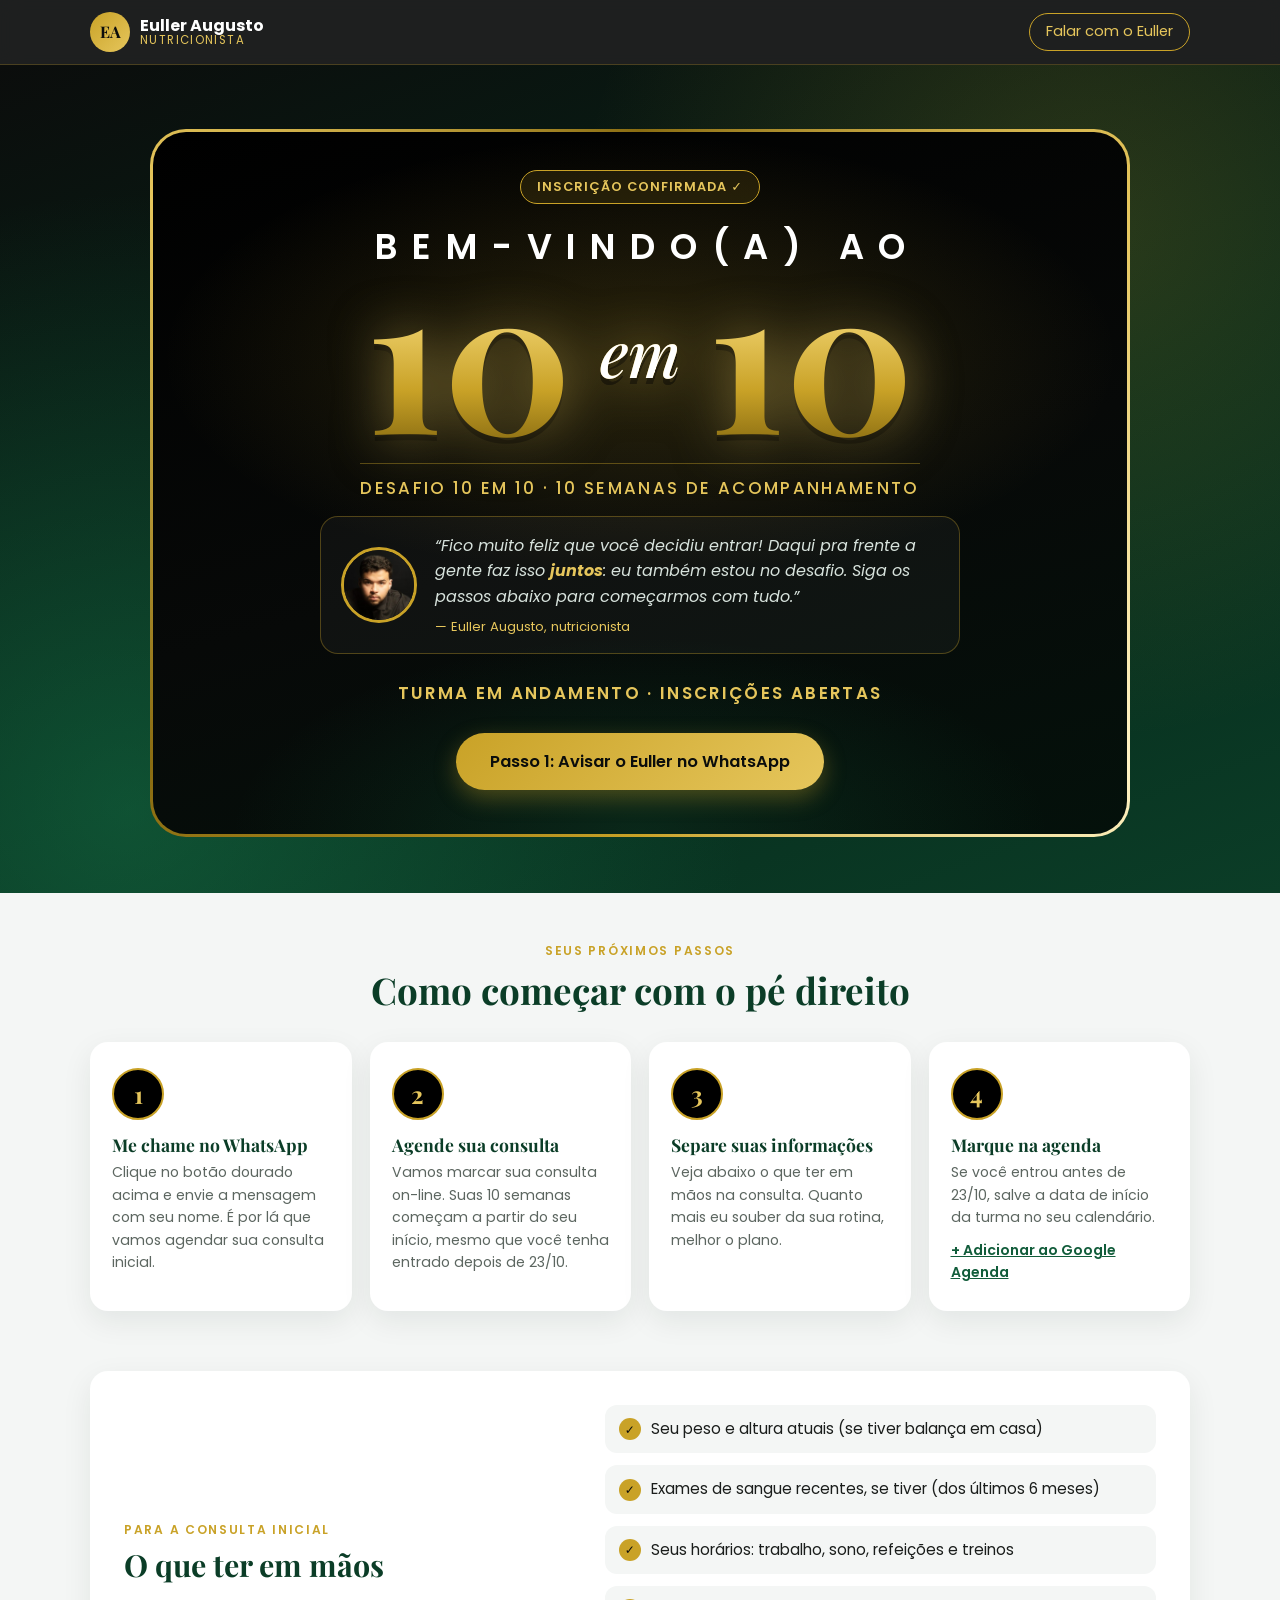
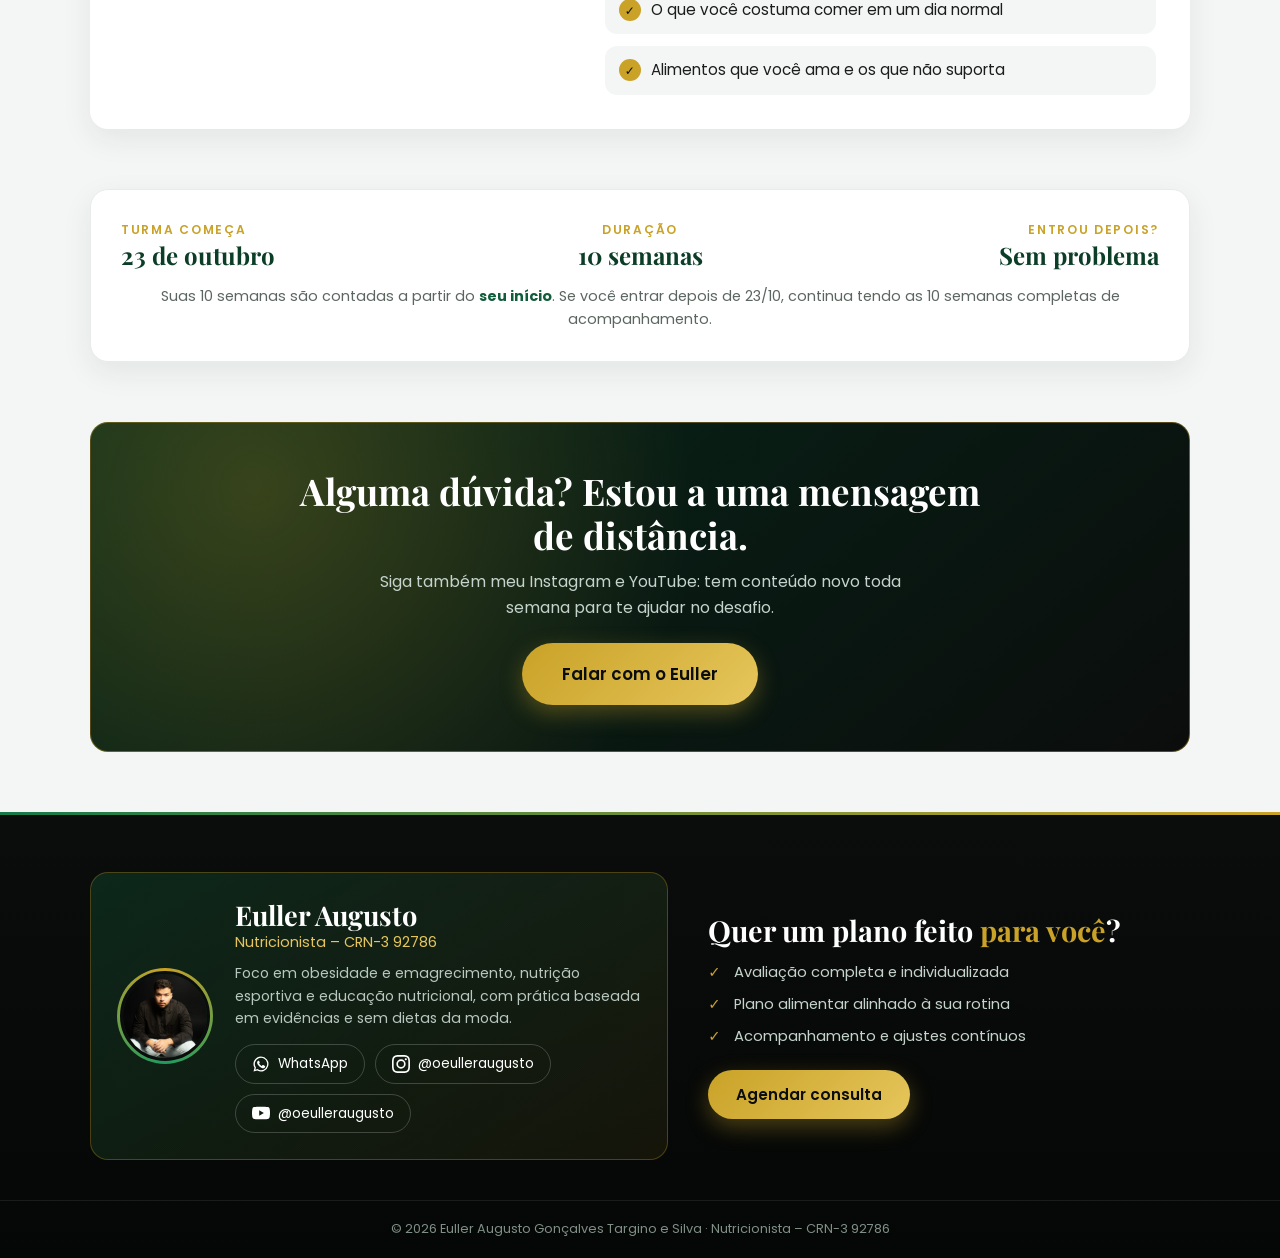
==== commit ed3985a5: "Desafio: entrada a qualquer momento com 10 semanas a partir do início - Textos do site, FAQ e página" ====
--- a/bem-vindo-10em10-ub7ur8/index.html
+++ b/bem-vindo-10em10-ub7ur8/index.html
@@ -39,7 +39,7 @@
         <h1 class="titulo-box">
           <span class="t-desafio">Bem-vindo(a) ao</span>
           <span class="t-numeros">10<em>em</em>10</span>
-          <span class="t-legenda">Desafio 10 em 10 · Turma de fim de ano</span>
+          <span class="t-legenda">Desafio 10 em 10 · 10 semanas de acompanhamento</span>
         </h1>
         <div class="bv-mensagem">
           <img src="../img/euller-rosto.jpg" alt="Euller Augusto" width="300" height="300">
@@ -79,7 +79,7 @@
         <li data-reveal>
           <span class="passo-num">2</span>
           <h3>Agende sua consulta</h3>
-          <p>Vamos marcar sua consulta on-line antes do início do desafio, para seu plano estar pronto no dia 23/10.</p>
+          <p>Vamos marcar sua consulta on-line. Suas 10 semanas começam a partir do seu início, mesmo que você tenha entrado depois de 23/10.</p>
         </li>
         <li data-reveal>
           <span class="passo-num">3</span>
@@ -89,7 +89,7 @@
         <li data-reveal>
           <span class="passo-num">4</span>
           <h3>Marque na agenda</h3>
-          <p>Salve a data de início no seu calendário para não esquecer.</p>
+          <p>Se você entrou antes de 23/10, salve a data de início da turma no seu calendário.</p>
           <a class="bv-link" href="https://calendar.google.com/calendar/render?action=TEMPLATE&amp;text=In%C3%ADcio%20do%20Desafio%2010%20em%2010&amp;dates=20261023%2F20261024&amp;details=Hoje%20come%C3%A7a%20o%20Desafio%2010%20em%2010%20com%20o%20nutricionista%20Euller%20Augusto!" target="_blank" rel="noopener">+ Adicionar ao Google Agenda</a>
         </li>
       </ol>
@@ -116,12 +116,11 @@
     <section class="container">
       <div class="card linha-card" data-reveal>
         <div class="linha-topo">
-          <div><span class="rotulo">Início</span><strong>23 de outubro</strong></div>
-          <div class="linha-centro"><span class="rotulo">Duração</span><strong>70 dias</strong></div>
-          <div class="linha-fim"><span class="rotulo">Chegada</span><strong>31 de dezembro</strong></div>
+          <div><span class="rotulo">Turma começa</span><strong>23 de outubro</strong></div>
+          <div class="linha-centro"><span class="rotulo">Duração</span><strong>10 semanas</strong></div>
+          <div class="linha-fim"><span class="rotulo">Entrou depois?</span><strong>Sem problema</strong></div>
         </div>
-        <div class="linha-barra"><div id="linhaProgresso"></div></div>
-        <p class="linha-status" id="linhaStatus" data-antes="Falta pouco! Use esses dias para agendar sua consulta e se preparar.">Falta pouco!</p>
+        <p class="linha-status">Suas 10 semanas são contadas a partir do <strong>seu início</strong>. Se você entrar depois de 23/10, continua tendo as 10 semanas completas de acompanhamento.</p>
       </div>
     </section>
 
--- a/style.css
+++ b/style.css
@@ -813,3 +813,6 @@
 }
 .hero-desafio.bv-hero { padding-bottom: 56px; }
 .sobre-main.bv-main { margin-top: 44px; }
+/* Depois do início da turma: sem contagem, inscrições abertas */
+.countdown.aberto .cd-boxes { display: none; }
+.linha-status strong { color: var(--green-700); }
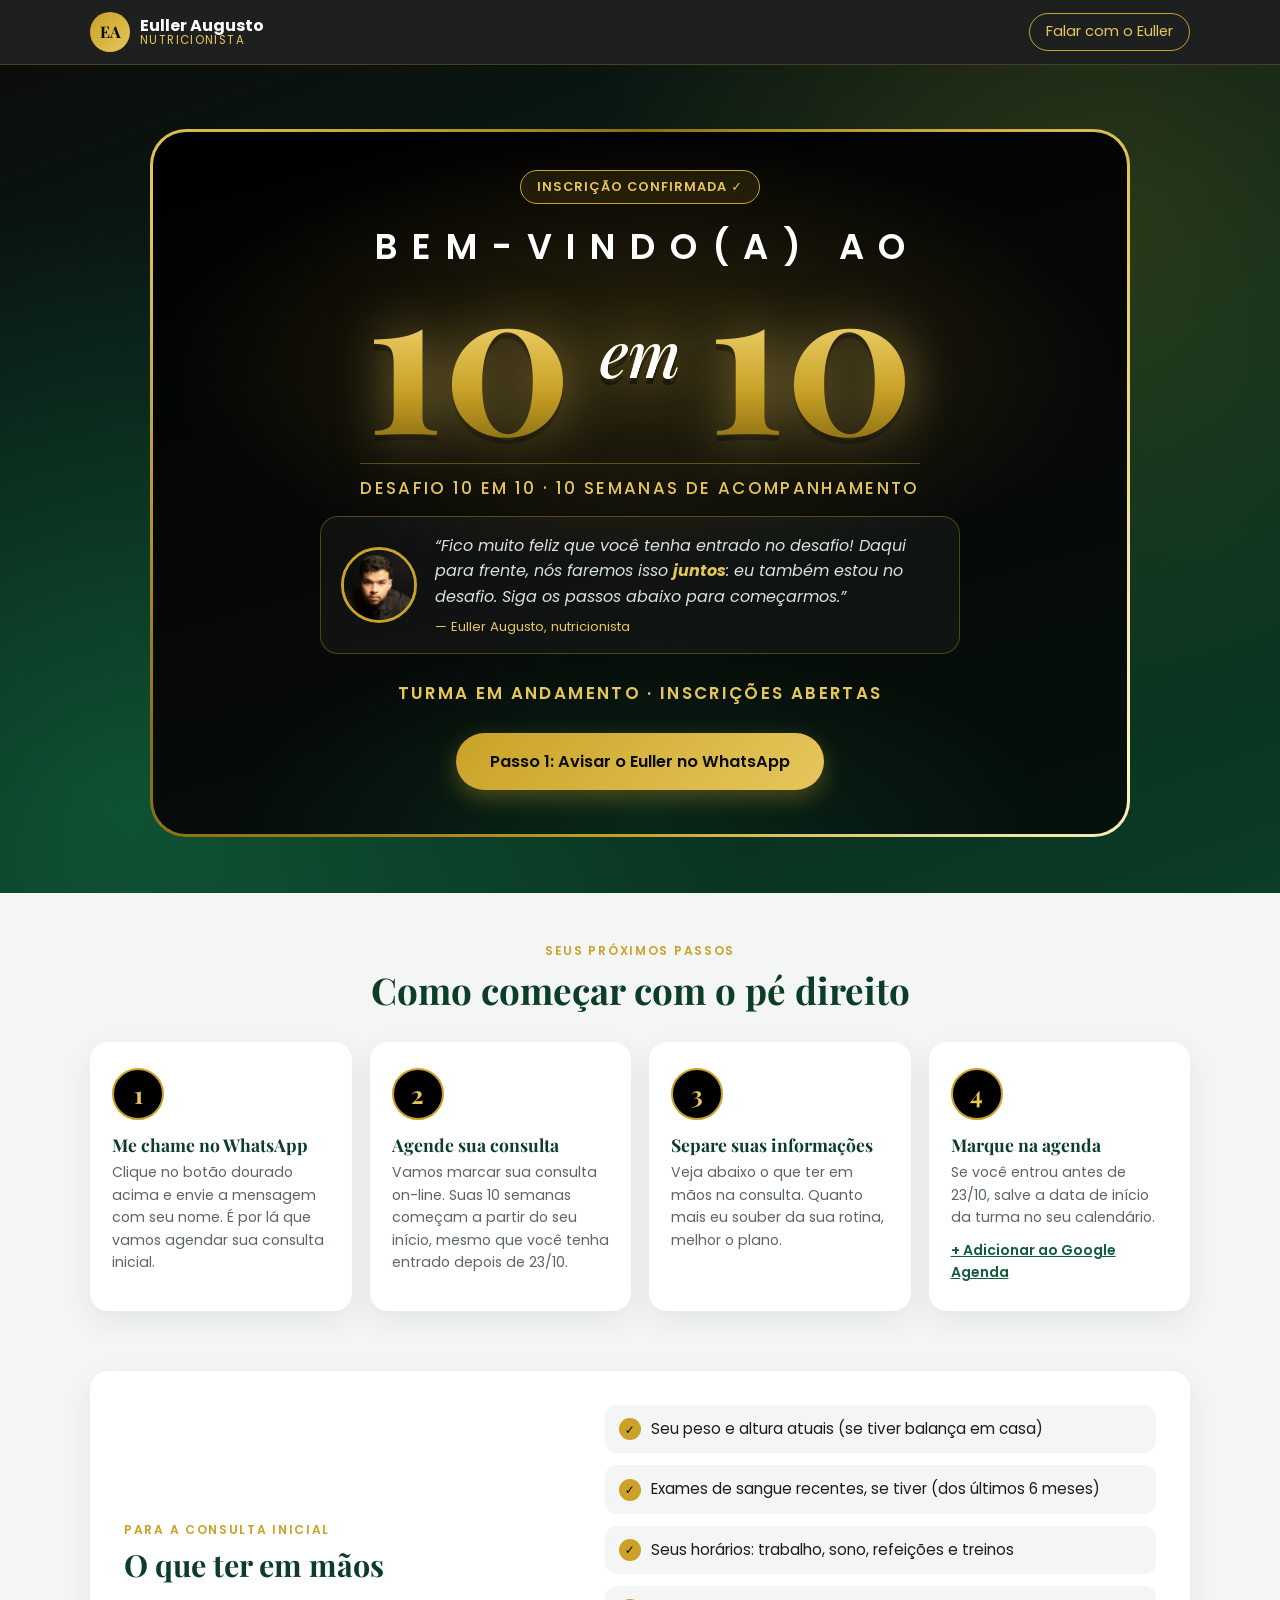
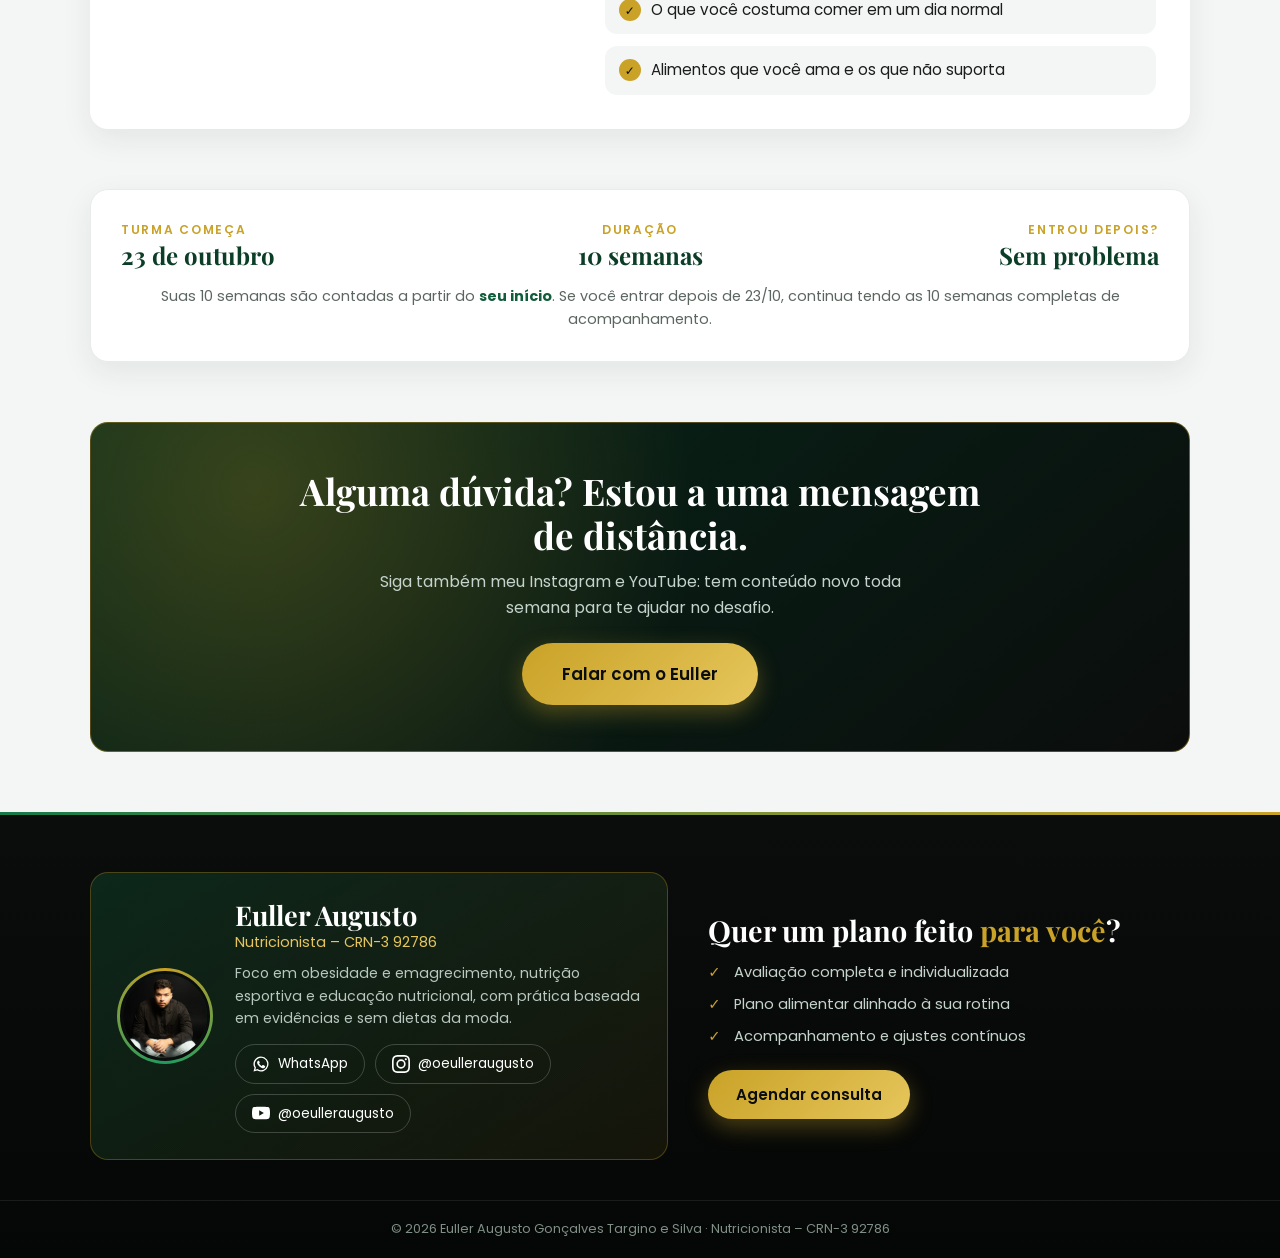
==== commit 77ff1bfb: "Adiciona página de inscrição com checkout da Eduzz - Nova página /desafio10em10/inscricao com preço " ====
--- a/bem-vindo-10em10-ub7ur8/index.html
+++ b/bem-vindo-10em10-ub7ur8/index.html
@@ -43,7 +43,7 @@
         </h1>
         <div class="bv-mensagem">
           <img src="../img/euller-rosto.jpg" alt="Euller Augusto" width="300" height="300">
-          <p>“Fico muito feliz que você decidiu entrar! Daqui pra frente a gente faz isso <strong>juntos</strong>: eu também estou no desafio. Siga os passos abaixo para começarmos com tudo.”<br><span>— Euller Augusto, nutricionista</span></p>
+          <p>“Fico muito feliz que você tenha entrado no desafio! Daqui para frente, nós faremos isso <strong>juntos</strong>: eu também estou no desafio. Siga os passos abaixo para começarmos.”<br><span>— Euller Augusto, nutricionista</span></p>
         </div>
 
         <div class="countdown" data-countdown>
--- a/style.css
+++ b/style.css
@@ -816,3 +816,39 @@
 /* Depois do início da turma: sem contagem, inscrições abertas */
 .countdown.aberto .cd-boxes { display: none; }
 .linha-status strong { color: var(--green-700); }
+
+/* ============ PÁGINA DE INSCRIÇÃO (checkout) ============ */
+.hero-desafio.insc-hero { padding-bottom: 70px; }
+.sobre-main.insc-main { margin-top: 44px; }
+.insc-preco { margin: 6px auto 18px; display: flex; flex-direction: column; align-items: center; }
+.insc-de { color: #a9bdb2; font-size: .82rem; letter-spacing: .14em; text-transform: uppercase; }
+.insc-valor {
+  font: 700 clamp(3.6rem, 10vw, 5.4rem)/1 'Playfair Display', serif; margin: 6px 0;
+  background: linear-gradient(180deg, #fff3c4 0%, #e6c65c 45%, #c9a227 80%);
+  -webkit-background-clip: text; background-clip: text; color: transparent;
+  filter: drop-shadow(0 0 18px rgba(230,198,92,.4));
+}
+.insc-valor small { font-size: .38em; vertical-align: .9em; margin-right: 6px; }
+.insc-parc { color: #d7e2dc; font-size: 1.05rem; }
+.insc-parc strong { color: var(--gold-light); }
+.insc-btn { font-size: 1.1rem !important; padding: 18px 42px !important; }
+.insc-selos { list-style: none; display: flex; justify-content: center; flex-wrap: wrap; gap: 8px 18px; margin: 16px 0 6px; }
+.insc-selos li { font-size: .85rem; color: #d7e2dc; background: rgba(255,255,255,.05); border: 1px solid rgba(201,162,39,.3); padding: 6px 12px; border-radius: 999px; }
+.insc-sub { color: var(--gray-600); margin-top: 8px; font-size: .95rem; }
+.checklist li strong { color: var(--green-800); }
+.insc-ancora {
+  display: flex; align-items: center; justify-content: space-between; gap: 22px; flex-wrap: wrap;
+  background: var(--white); border-radius: var(--radius); padding: 26px 30px; box-shadow: var(--shadow);
+  border-left: 5px solid var(--gold);
+}
+.insc-ancora p { max-width: 640px; margin-top: 4px; color: var(--gray-900); }
+.insc-ancora strong { color: var(--green-700); }
+.insc-final-preco { color: var(--gold-light); font-weight: 600; font-size: 1.1rem; margin: 14px 0 0; }
+.cta-final .insc-final-preco + .btn { margin-top: 20px; }
+.insc-duvida { color: #c4d3cb; margin-top: 18px; font-size: .92rem; }
+.insc-duvida a { color: var(--gold-light); font-weight: 600; }
+@media (max-width: 600px) {
+  .insc-btn { width: 100%; padding: 16px 20px !important; }
+  .insc-ancora { padding: 22px 18px; }
+  .insc-ancora .btn { width: 100%; text-align: center; }
+}
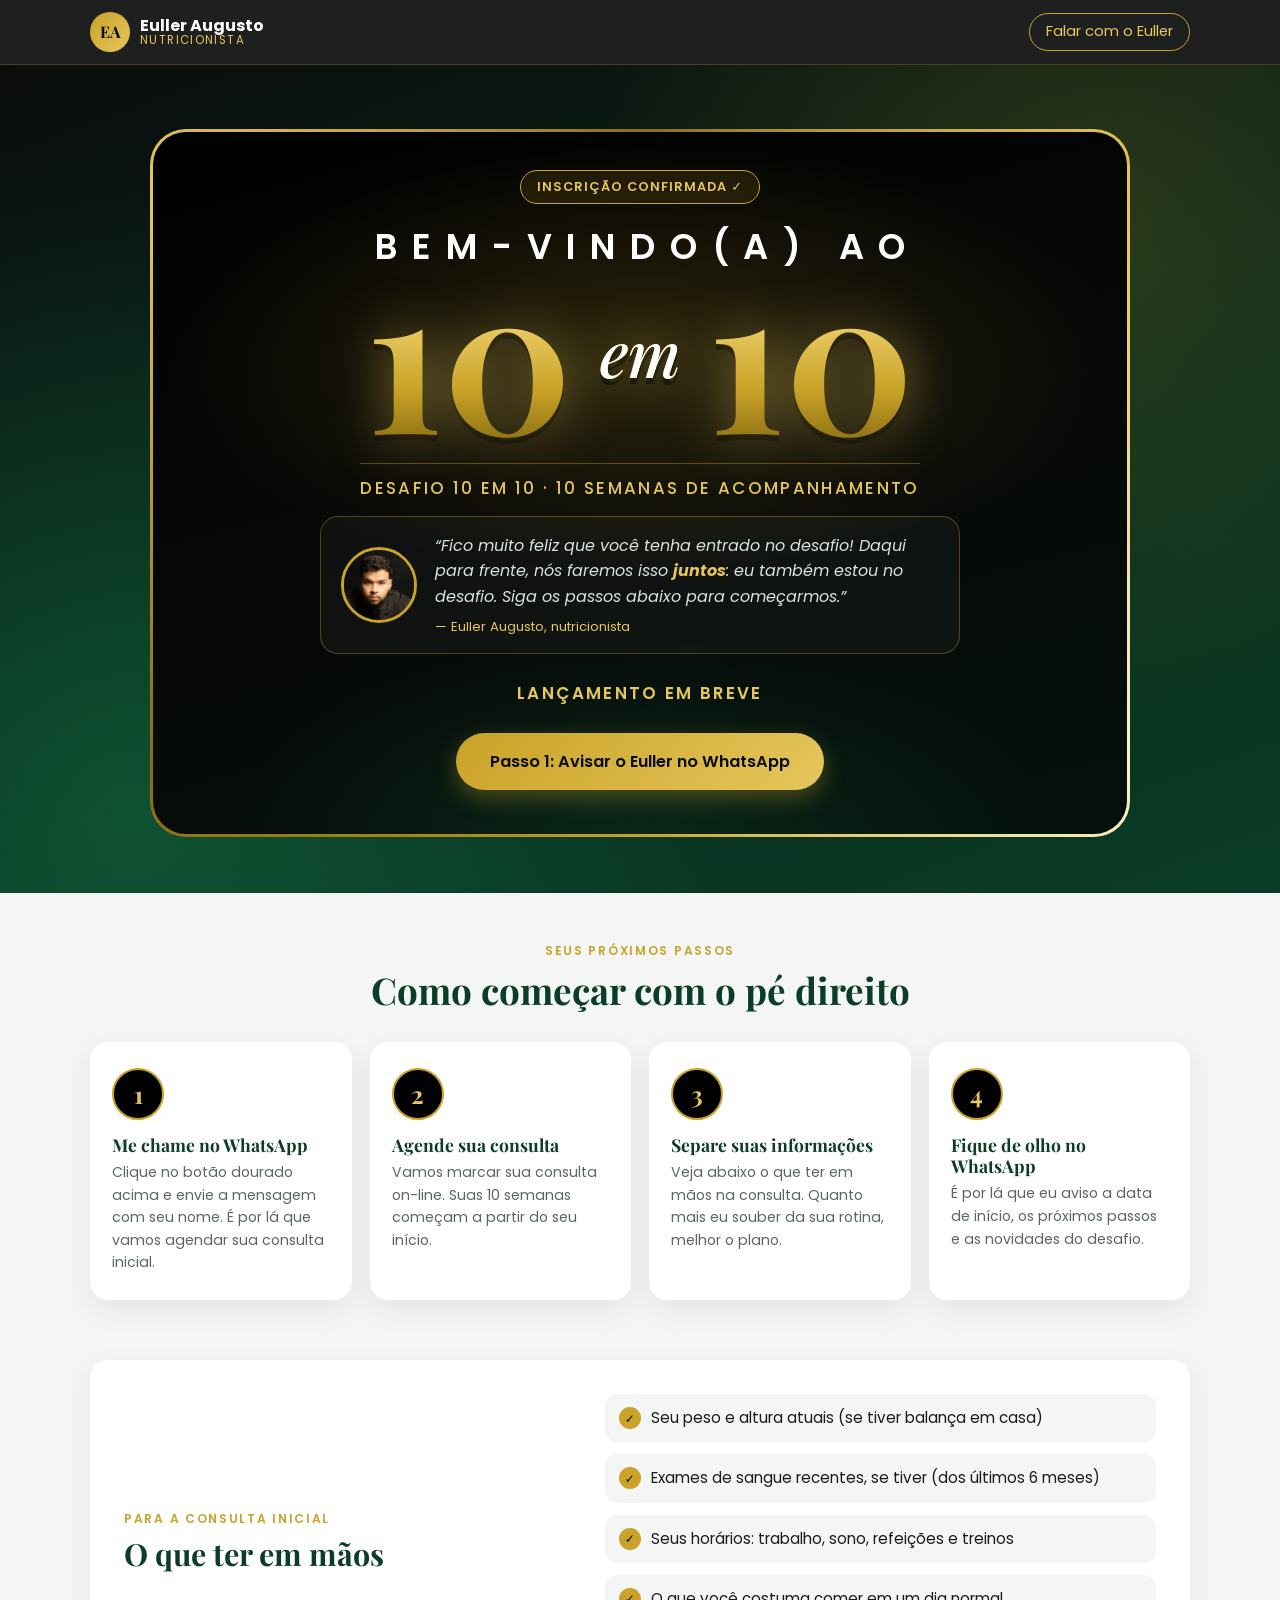
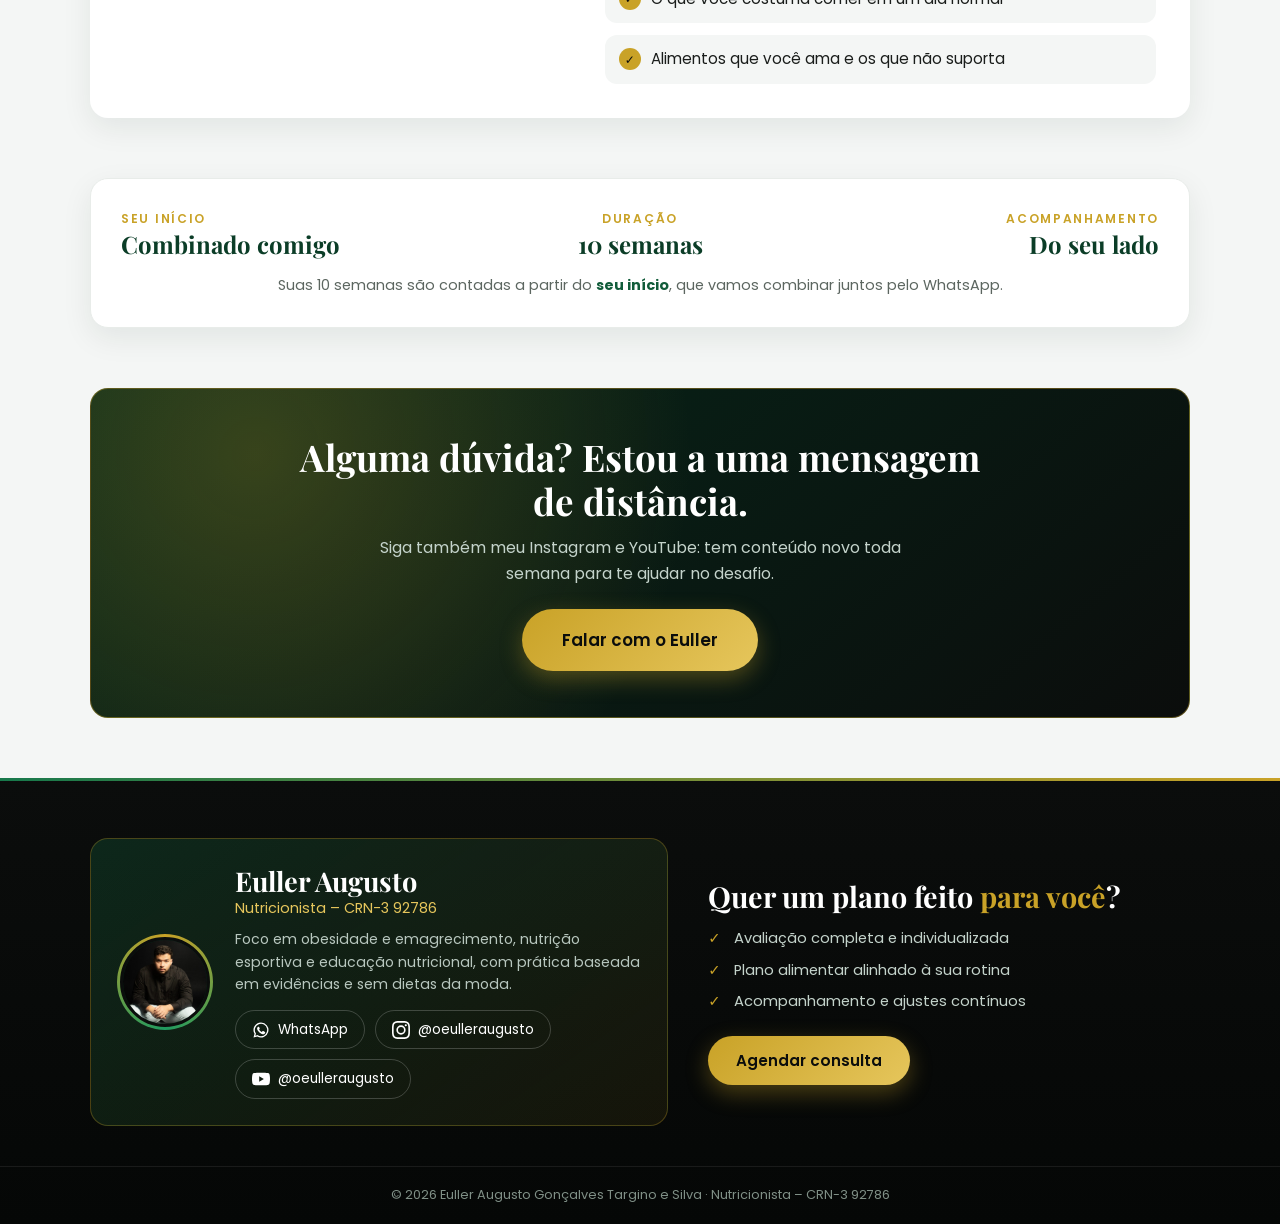
==== commit c873041b: "Lançamento "em breve" com lista de espera e agendamento de consultas - Desafio 10 em 10 sem data: cr" ====
--- a/bem-vindo-10em10-ub7ur8/index.html
+++ b/bem-vindo-10em10-ub7ur8/index.html
@@ -79,7 +79,7 @@
         <li data-reveal>
           <span class="passo-num">2</span>
           <h3>Agende sua consulta</h3>
-          <p>Vamos marcar sua consulta on-line. Suas 10 semanas começam a partir do seu início, mesmo que você tenha entrado depois de 23/10.</p>
+          <p>Vamos marcar sua consulta on-line. Suas 10 semanas começam a partir do seu início.</p>
         </li>
         <li data-reveal>
           <span class="passo-num">3</span>
@@ -88,9 +88,8 @@
         </li>
         <li data-reveal>
           <span class="passo-num">4</span>
-          <h3>Marque na agenda</h3>
-          <p>Se você entrou antes de 23/10, salve a data de início da turma no seu calendário.</p>
-          <a class="bv-link" href="https://calendar.google.com/calendar/render?action=TEMPLATE&amp;text=In%C3%ADcio%20do%20Desafio%2010%20em%2010&amp;dates=20261023%2F20261024&amp;details=Hoje%20come%C3%A7a%20o%20Desafio%2010%20em%2010%20com%20o%20nutricionista%20Euller%20Augusto!" target="_blank" rel="noopener">+ Adicionar ao Google Agenda</a>
+          <h3>Fique de olho no WhatsApp</h3>
+          <p>É por lá que eu aviso a data de início, os próximos passos e as novidades do desafio.</p>
         </li>
       </ol>
     </section>
@@ -116,11 +115,11 @@
     <section class="container">
       <div class="card linha-card" data-reveal>
         <div class="linha-topo">
-          <div><span class="rotulo">Turma começa</span><strong>23 de outubro</strong></div>
+          <div><span class="rotulo">Seu início</span><strong>Combinado comigo</strong></div>
           <div class="linha-centro"><span class="rotulo">Duração</span><strong>10 semanas</strong></div>
-          <div class="linha-fim"><span class="rotulo">Entrou depois?</span><strong>Sem problema</strong></div>
+          <div class="linha-fim"><span class="rotulo">Acompanhamento</span><strong>Do seu lado</strong></div>
         </div>
-        <p class="linha-status">Suas 10 semanas são contadas a partir do <strong>seu início</strong>. Se você entrar depois de 23/10, continua tendo as 10 semanas completas de acompanhamento.</p>
+        <p class="linha-status">Suas 10 semanas são contadas a partir do <strong>seu início</strong>, que vamos combinar juntos pelo WhatsApp.</p>
       </div>
     </section>
 
--- a/style.css
+++ b/style.css
@@ -852,3 +852,64 @@
   .insc-ancora { padding: 22px 18px; }
   .insc-ancora .btn { width: 100%; text-align: center; }
 }
+.insc-comb { margin-top: 6px; font-size: .85rem; color: #a9bdb2; }
+
+/* ============ LANÇAMENTO EM BREVE (substitui o cronômetro) ============ */
+.em-breve-lanc { margin: 26px auto 6px; display: flex; flex-direction: column; align-items: center; text-align: center; }
+.eb-rotulo { font-size: .82rem; font-weight: 600; letter-spacing: .3em; text-transform: uppercase; color: var(--gold-light); }
+.eb-titulo {
+  font: 700 clamp(3rem, 9vw, 5.6rem)/1 'Playfair Display', serif; letter-spacing: .08em; margin: 10px 0 6px;
+  background: linear-gradient(100deg, #8a6d12 0%, #e6c65c 30%, #fff3c4 45%, #e6c65c 60%, #8a6d12 100%);
+  background-size: 250% 100%; -webkit-background-clip: text; background-clip: text; color: transparent;
+  filter: drop-shadow(0 0 22px rgba(230,198,92,.4));
+  animation: eb-brilho 4s linear infinite;
+}
+@keyframes eb-brilho { from { background-position: 125% 0; } to { background-position: -125% 0; } }
+.eb-titulo::after { content: '...'; display: inline-block; width: 0; animation: eb-pontos 1.8s steps(4) infinite; overflow: hidden; vertical-align: bottom; }
+@keyframes eb-pontos { to { width: 1.2em; } }
+.eb-texto { max-width: 560px; margin: 10px auto 0 !important; color: #d7e2dc !important; font-size: 1.02rem !important; }
+.eb-texto strong { color: var(--gold-light); }
+.em-breve-lanc.compacto { margin: 22px auto 24px; }
+.em-breve-lanc.compacto .eb-titulo { font-size: clamp(2.4rem, 7vw, 3.8rem); }
+
+/* EM BREVE: menor, sem pontinhos e pulsando no lugar (sem brilho correndo para os lados) */
+.eb-titulo {
+  font-size: clamp(2rem, 5vw, 3.1rem);
+  background-image: linear-gradient(180deg, #fff3c4 0%, #e6c65c 45%, #c9a227 80%);
+  background-size: 100% 100%;
+  -webkit-background-clip: text; background-clip: text; color: transparent;
+  display: inline-block;
+  animation: eb-pulso 2.4s ease-in-out infinite;
+}
+.eb-titulo::after { content: none; }
+@keyframes eb-pulso {
+  0%, 100% { transform: scale(1);    filter: drop-shadow(0 0 8px rgba(230,198,92,.25)); }
+  50%      { transform: scale(1.06); filter: drop-shadow(0 0 22px rgba(230,198,92,.65)); }
+}
+.em-breve-lanc.compacto .eb-titulo { font-size: clamp(1.8rem, 4.5vw, 2.6rem); }
+@media (prefers-reduced-motion: reduce) { .eb-titulo { animation: none; } }
+
+/* ============ AGENDAR CONSULTA ============ */
+.agenda-card {
+  display: grid; grid-template-columns: .9fr 1.1fr; gap: 32px; align-items: start;
+  background: linear-gradient(150deg, var(--black), var(--green-900)); color: var(--white);
+  border: 1.5px solid rgba(201,162,39,.45); border-radius: var(--radius); padding: 34px;
+  box-shadow: 0 20px 50px rgba(6,40,26,.25);
+}
+.agenda-txt h2 { font-size: clamp(1.8rem, 4vw, 2.4rem); margin: 6px 0 10px; }
+.agenda-txt > p { color: #c4d3cb; margin-bottom: 18px; }
+.agenda-passos { list-style: none; display: flex; flex-direction: column; gap: 12px; margin-bottom: 22px; }
+.agenda-passos li { display: flex; gap: 12px; align-items: flex-start; font-size: .93rem; color: #d7e2dc; }
+.agenda-passos li span {
+  flex-shrink: 0; width: 30px; height: 30px; border-radius: 50%; display: grid; place-items: center;
+  background: #000; border: 1.5px solid var(--gold); color: var(--gold-light); font: 700 .95rem 'Playfair Display', serif;
+}
+.agenda-passos strong { color: var(--white); }
+.agenda-botoes { display: flex; flex-wrap: wrap; gap: 10px; }
+.agenda-frame { background: var(--white); border-radius: 14px; overflow: hidden; border: 2px solid var(--gold); box-shadow: 0 0 30px rgba(201,162,39,.25); }
+.agenda-frame iframe { display: block; width: 100%; height: 640px; border: 0; }
+@media (max-width: 900px) {
+  .agenda-card { grid-template-columns: 1fr; padding: 24px 18px; }
+  .agenda-frame iframe { height: 720px; }
+  .agenda-botoes .btn { width: 100%; text-align: center; }
+}
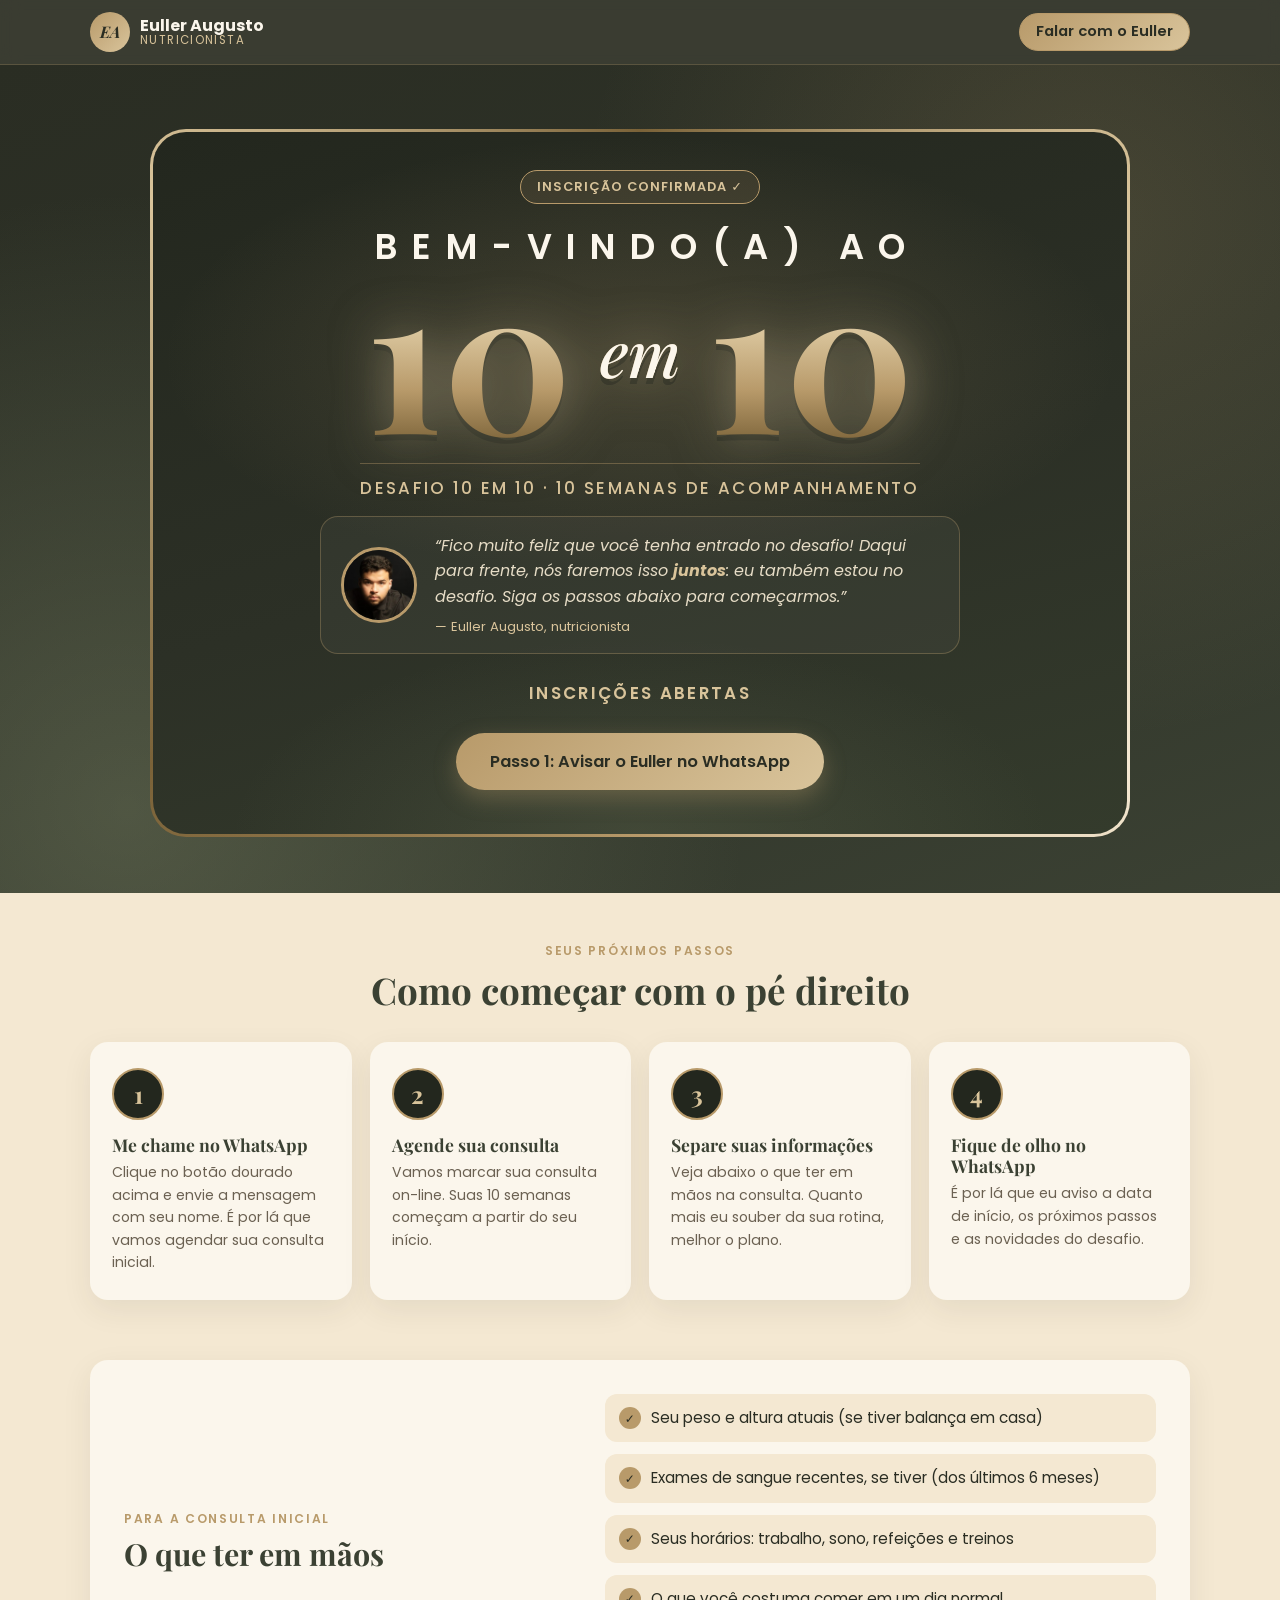
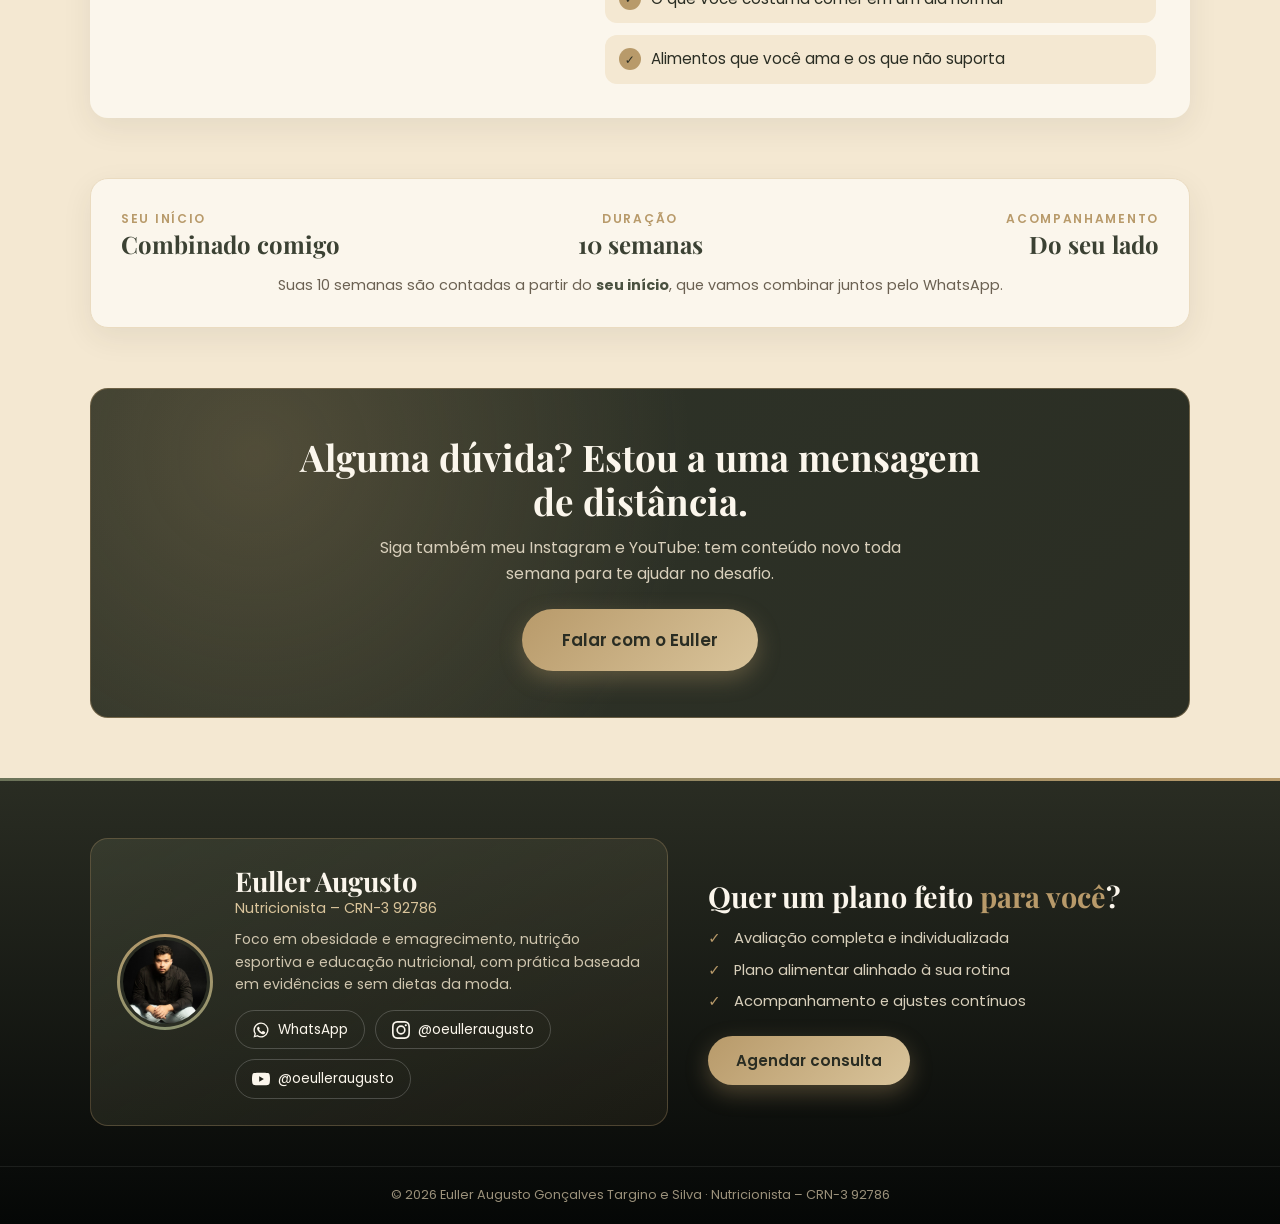
==== commit 0afbb357: "Repaginada: paleta oliva e creme, ícones de traço, luz que segue o mouse e novo ícone EA - Cores ver" ====
--- a/bem-vindo-10em10-ub7ur8/index.html
+++ b/bem-vindo-10em10-ub7ur8/index.html
@@ -8,10 +8,10 @@
   <link rel="icon" href="../favicon.ico" sizes="any">
   <link rel="icon" type="image/png" sizes="32x32" href="../favicon-32.png">
   <link rel="apple-touch-icon" href="../apple-touch-icon.png">
-  <meta name="theme-color" content="#0b3d27">
+  <meta name="theme-color" content="#2F3429">
   <link rel="preconnect" href="https://fonts.googleapis.com">
   <link rel="preconnect" href="https://fonts.gstatic.com" crossorigin>
-  <link href="https://fonts.googleapis.com/css2?family=Playfair+Display:wght@600;700&family=Poppins:wght@300;400;500;600;700&display=swap" rel="stylesheet">
+  <link href="https://fonts.googleapis.com/css2?family=Playfair+Display:ital,wght@0,600;0,700;1,500;1,600&family=Poppins:wght@300;400;500;600;700&display=swap" rel="stylesheet">
   <link rel="stylesheet" href="../style.css">
 </head>
 <body>
--- a/style.css
+++ b/style.css
@@ -1,23 +1,23 @@
 /* ============ PALETA ============ */
 :root {
-  --green-900: #06281a;
-  --green-800: #0b3d27;
-  --green-700: #115c3a;
-  --green-600: #17784b;
-  --green-500: #1f9a5f;
-  --green-100: #e5f4ec;
-  --gold: #c9a227;
-  --gold-light: #e6c65c;
-  --black: #0b0d0c;
-  --gray-900: #1a1d1b;
-  --gray-600: #5c6660;
-  --gray-300: #d5dbd7;
-  --gray-100: #f4f6f5;
-  --white: #ffffff;
+  --green-900: #2F3429;
+  --green-800: #3B4133;
+  --green-700: #4A5140;
+  --green-600: #6B7359;
+  --green-500: #8A9270;
+  --green-100: #EFE4CC;
+  --gold: #B89A6A;
+  --gold-light: #D9C49B;
+  --black: #2A2D23;
+  --gray-900: #2A2D23;
+  --gray-600: #6B6152;
+  --gray-300: #E2D3B6;
+  --gray-100: #F4E8D2;
+  --white: #FBF6EC;
   --danger: #b3261e;
   --warn: #a86b00;
   --radius: 18px;
-  --shadow: 0 10px 30px rgba(6, 40, 26, .08);
+  --shadow: 0 10px 30px rgba(47,52,41, .08);
 }
 
 * { box-sizing: border-box; margin: 0; padding: 0; }
@@ -38,9 +38,9 @@
 /* ============ TOPBAR ============ */
 .topbar {
   position: sticky; top: 0; z-index: 50;
-  background: rgba(11, 13, 12, .92);
+  background: rgba(42,45,35, .92);
   backdrop-filter: blur(10px);
-  border-bottom: 1px solid rgba(201, 162, 39, .25);
+  border-bottom: 1px solid rgba(184,154,106, .25);
 }
 .topbar-inner { display: flex; align-items: center; justify-content: space-between; padding: 12px 0; }
 .brand { display: flex; align-items: center; gap: 10px; text-decoration: none; color: var(--white); }
@@ -54,7 +54,7 @@
 .brand-text { display: flex; flex-direction: column; line-height: 1.1; }
 .brand-text small { color: var(--gold-light); font-size: .72rem; letter-spacing: .12em; text-transform: uppercase; }
 .nav { display: flex; gap: 22px; align-items: center; }
-.nav a { color: #cfd8d3; text-decoration: none; font-size: .92rem; transition: color .2s; }
+.nav a { color: #DCD2BC; text-decoration: none; font-size: .92rem; transition: color .2s; }
 .nav a:hover { color: var(--gold-light); }
 .nav-cta { border: 1px solid var(--gold); padding: 6px 16px; border-radius: 999px; color: var(--gold-light) !important; }
 .nav-cta:hover { background: var(--gold); color: var(--black) !important; }
@@ -62,8 +62,8 @@
 /* ============ HERO ============ */
 .hero {
   background:
-    radial-gradient(circle at 85% 20%, rgba(201,162,39,.18), transparent 40%),
-    radial-gradient(circle at 10% 90%, rgba(31,154,95,.35), transparent 45%),
+    radial-gradient(circle at 85% 20%, rgba(184,154,106,.18), transparent 40%),
+    radial-gradient(circle at 10% 90%, rgba(138,146,112,.35), transparent 45%),
     linear-gradient(160deg, var(--black) 0%, var(--green-900) 55%, var(--green-800) 100%);
   color: var(--white);
   padding: 80px 0 120px;
@@ -72,15 +72,15 @@
 .hero-inner { max-width: 820px; }
 .pill {
   display: inline-block; padding: 6px 16px; border-radius: 999px;
-  border: 1px solid rgba(201,162,39,.5); color: var(--gold-light);
+  border: 1px solid rgba(184,154,106,.5); color: var(--gold-light);
   font-size: .8rem; letter-spacing: .08em; text-transform: uppercase;
 }
 .hero h1 { font-size: clamp(2rem, 5vw, 3.3rem); margin: 22px 0 18px; }
-.hero p { color: #c4d3cb; font-size: 1.05rem; max-width: 640px; margin: 0 auto 30px; }
+.hero p { color: #D8CFBB; font-size: 1.05rem; max-width: 640px; margin: 0 auto 30px; }
 .hero-stats { display: flex; justify-content: center; gap: 48px; margin-top: 50px; flex-wrap: wrap; }
 .hero-stats div { display: flex; flex-direction: column; }
 .hero-stats strong { font-size: 2.2rem; color: var(--gold-light); font-family: 'Playfair Display', serif; }
-.hero-stats span { font-size: .85rem; color: #a9bdb2; }
+.hero-stats span { font-size: .85rem; color: #BDB39C; }
 
 /* ============ BOTÕES ============ */
 .btn {
@@ -90,8 +90,8 @@
   transition: transform .2s, box-shadow .2s, background .2s;
 }
 .btn:hover { transform: translateY(-2px); }
-.btn-gold { background: linear-gradient(135deg, var(--gold), var(--gold-light)); color: var(--black); box-shadow: 0 8px 22px rgba(201,162,39,.35); }
-.btn-gold:hover { box-shadow: 0 12px 28px rgba(201,162,39,.5); }
+.btn-gold { background: linear-gradient(135deg, var(--gold), var(--gold-light)); color: var(--black); box-shadow: 0 8px 22px rgba(184,154,106,.35); }
+.btn-gold:hover { box-shadow: 0 12px 28px rgba(184,154,106,.5); }
 .btn-green { background: var(--green-600); color: var(--white); }
 .btn-green:hover { background: var(--green-700); }
 .btn-big { width: 100%; padding: 18px; font-size: 1.05rem; margin-top: 10px; }
@@ -101,7 +101,7 @@
 .card {
   background: var(--white); border-radius: var(--radius);
   padding: 30px; box-shadow: var(--shadow);
-  border: 1px solid #e8ece9;
+  border: 1px solid #EADBC0;
 }
 .step-head { display: flex; align-items: center; gap: 14px; margin-bottom: 18px; }
 .step-head h2 { font-size: 1.45rem; color: var(--green-800); }
@@ -128,7 +128,7 @@
   font: 400 .95rem 'Poppins', sans-serif; color: var(--gray-900);
   transition: border-color .2s, box-shadow .2s;
 }
-input:focus, select:focus { outline: none; border-color: var(--green-500); box-shadow: 0 0 0 4px rgba(31,154,95,.15); }
+input:focus, select:focus { outline: none; border-color: var(--green-500); box-shadow: 0 0 0 4px rgba(138,146,112,.15); }
 .field-btn .btn { padding: 12px 22px; white-space: nowrap; }
 
 .toggle { display: flex; background: var(--gray-100); border-radius: 12px; padding: 4px; border: 1.5px solid var(--gray-300); }
@@ -136,7 +136,7 @@
   flex: 1; border: none; background: transparent; padding: 8px 6px; border-radius: 9px;
   font: 500 .88rem 'Poppins', sans-serif; color: var(--gray-600); cursor: pointer; transition: all .2s;
 }
-.toggle button.active { background: var(--green-700); color: var(--white); box-shadow: 0 4px 10px rgba(17,92,58,.3); }
+.toggle button.active { background: var(--green-700); color: var(--white); box-shadow: 0 4px 10px rgba(74,81,64,.3); }
 .toggle-wide { margin-bottom: 18px; }
 .toggle-wide button { padding: 12px; }
 
@@ -147,7 +147,7 @@
   cursor: pointer; transition: all .2s; position: relative; background: var(--white);
 }
 .fa-item:hover { border-color: var(--green-500); transform: translateY(-2px); }
-.fa-item.active { border-color: var(--green-600); background: var(--green-100); box-shadow: 0 6px 16px rgba(17,92,58,.12); }
+.fa-item.active { border-color: var(--green-600); background: var(--green-100); box-shadow: 0 6px 16px rgba(74,81,64,.12); }
 .fa-item.active::after {
   content: '✓'; position: absolute; top: 10px; right: 12px;
   width: 22px; height: 22px; border-radius: 50%; background: var(--gold);
@@ -182,7 +182,7 @@
 @keyframes fadeUp { from { opacity: 0; transform: translateY(20px); } to { opacity: 1; transform: none; } }
 .card.dark {
   background: linear-gradient(150deg, var(--black), var(--green-900) 60%, var(--green-800));
-  color: var(--white); border: 1px solid rgba(201,162,39,.35); text-align: center;
+  color: var(--white); border: 1px solid rgba(184,154,106,.35); text-align: center;
 }
 .label { font-size: .8rem; letter-spacing: .12em; text-transform: uppercase; color: var(--gold-light); }
 .big-number { font-family: 'Playfair Display', serif; font-size: clamp(3rem, 9vw, 5rem); font-weight: 700; line-height: 1.1; margin: 8px 0 20px; }
@@ -191,7 +191,7 @@
 
 .stack-bar { display: flex; height: 16px; border-radius: 999px; overflow: hidden; background: rgba(255,255,255,.08); }
 .stack-bar div { width: 0; transition: width 1.4s cubic-bezier(.2,.8,.2,1); }
-.legend { display: flex; flex-wrap: wrap; justify-content: center; gap: 18px; margin-top: 14px; font-size: .82rem; color: #c4d3cb; }
+.legend { display: flex; flex-wrap: wrap; justify-content: center; gap: 18px; margin-top: 14px; font-size: .82rem; color: #D8CFBB; }
 .legend span { display: inline-flex; align-items: center; gap: 6px; }
 .legend i { width: 10px; height: 10px; border-radius: 3px; display: inline-block; }
 
@@ -235,7 +235,7 @@
 .eq-table td { padding: 10px; border-bottom: 1px solid var(--gray-300); }
 .eq-table tr.chosen td { background: var(--green-100); font-weight: 600; }
 .eq-table tr.chosen td:first-child::before { content: '★ '; color: var(--gold); }
-.eq-table tr.na td { color: #9aa49e; }
+.eq-table tr.na td { color: #A99F87; }
 
 .promo-inline {
   display: flex; align-items: center; justify-content: space-between; gap: 18px; flex-wrap: wrap;
@@ -270,12 +270,12 @@
 .pro-card {
   display: flex; gap: 22px; align-items: center;
   padding: 26px; border-radius: var(--radius);
-  background: linear-gradient(145deg, rgba(23,120,75,.25), rgba(201,162,39,.08));
-  border: 1px solid rgba(201,162,39,.3);
+  background: linear-gradient(145deg, rgba(107,115,89,.25), rgba(184,154,106,.08));
+  border: 1px solid rgba(184,154,106,.3);
   transition: transform .15s ease-out, box-shadow .3s;
   transform-style: preserve-3d;
 }
-.pro-card:hover { box-shadow: 0 20px 50px rgba(201,162,39,.15); }
+.pro-card:hover { box-shadow: 0 20px 50px rgba(184,154,106,.15); }
 .pro-avatar {
   width: 96px; height: 96px; border-radius: 50%; flex-shrink: 0;
   padding: 3px; background: conic-gradient(var(--gold), var(--green-500), var(--gold));
@@ -290,7 +290,7 @@
 @keyframes spin { to { transform: rotate(360deg); } }
 .pro-info h3 { font-size: 1.7rem; }
 .pro-role { color: var(--gold-light); font-size: .9rem; margin-bottom: 8px; }
-.pro-bio { color: #b8c7bf; font-size: .88rem; margin-bottom: 14px; }
+.pro-bio { color: #CFC5AE; font-size: .88rem; margin-bottom: 14px; }
 .socials { display: flex; gap: 10px; flex-wrap: wrap; }
 .social {
   display: inline-flex; align-items: center; gap: 8px; text-decoration: none;
@@ -301,9 +301,9 @@
 .social:hover { background: var(--gold); color: var(--black); border-color: var(--gold); transform: translateY(-3px); }
 .footer-cta h3 { font-size: 1.8rem; margin-bottom: 14px; }
 .benefits { list-style: none; margin-bottom: 22px; display: flex; flex-direction: column; gap: 8px; }
-.benefits li { color: #c4d3cb; font-size: .92rem; padding-left: 26px; position: relative; }
+.benefits li { color: #D8CFBB; font-size: .92rem; padding-left: 26px; position: relative; }
 .benefits li::before { content: '✓'; position: absolute; left: 0; color: var(--gold); font-weight: 700; }
-.footer-bottom { border-top: 1px solid rgba(255,255,255,.08); padding: 18px 0; text-align: center; font-size: .8rem; color: #7f8f86; }
+.footer-bottom { border-top: 1px solid rgba(255,255,255,.08); padding: 18px 0; text-align: center; font-size: .8rem; color: #9A907A; }
 
 /* Botão flutuante */
 .float-btn {
@@ -311,7 +311,7 @@
   display: flex; align-items: center; gap: 8px; text-decoration: none;
   background: var(--green-700); color: var(--white);
   border: 2px solid var(--gold); border-radius: 999px; padding: 10px;
-  box-shadow: 0 10px 25px rgba(0,0,0,.25);
+  box-shadow: 0 10px 25px rgba(35,39,30,.25);
   transition: all .3s; opacity: 0; transform: translateY(20px); pointer-events: none;
 }
 .float-btn.show { opacity: 1; transform: none; pointer-events: auto; }
@@ -355,7 +355,7 @@
 .hero-sobre { text-align: left; padding: 70px 0 110px; }
 .sobre-grid { display: grid; grid-template-columns: 1.15fr .85fr; gap: 50px; align-items: center; }
 .sobre-texto h1 { font-size: clamp(2.2rem, 5vw, 3.5rem); margin: 20px 0 10px; }
-.sobre-texto > p { color: #c4d3cb; font-size: 1.02rem; margin: 0 0 14px; max-width: 560px; }
+.sobre-texto > p { color: #D8CFBB; font-size: 1.02rem; margin: 0 0 14px; max-width: 560px; }
 .sobre-texto strong { color: var(--white); }
 .digitando-linha { font-size: 1.2rem !important; color: var(--white) !important; min-height: 1.6em; }
 .digitando { color: var(--gold-light); font-weight: 600; border-right: 2px solid var(--gold); padding-right: 3px; animation: cursor .8s steps(1) infinite; }
@@ -366,18 +366,18 @@
 .foto-moldura {
   border-radius: 24px; overflow: hidden; padding: 4px;
   background: linear-gradient(140deg, var(--gold), var(--green-500) 50%, var(--gold-light));
-  box-shadow: 0 30px 60px rgba(0,0,0,.45);
+  box-shadow: 0 30px 60px rgba(35,39,30,.45);
   transition: transform .15s ease-out;
 }
 .foto-moldura img { width: 100%; height: auto; display: block; border-radius: 20px; }
 .foto-selo {
   position: absolute; display: flex; flex-direction: column; line-height: 1.25;
-  background: rgba(11,13,12,.88); backdrop-filter: blur(8px);
-  border: 1px solid rgba(201,162,39,.45); border-radius: 14px; padding: 10px 16px;
-  box-shadow: 0 10px 25px rgba(0,0,0,.35); animation: flutuar 4s ease-in-out infinite;
+  background: rgba(42,45,35,.88); backdrop-filter: blur(8px);
+  border: 1px solid rgba(184,154,106,.45); border-radius: 14px; padding: 10px 16px;
+  box-shadow: 0 10px 25px rgba(35,39,30,.35); animation: flutuar 4s ease-in-out infinite;
 }
 .foto-selo strong { color: var(--gold-light); font-size: .9rem; }
-.foto-selo span { color: #c4d3cb; font-size: .76rem; }
+.foto-selo span { color: #D8CFBB; font-size: .76rem; }
 .selo-a { top: 12%; left: -40px; }
 .selo-b { bottom: 10%; right: -40px; animation-delay: -2s; }
 @keyframes flutuar { 50% { transform: translateY(-8px); } }
@@ -412,12 +412,12 @@
   display: flex; align-items: center; justify-content: space-between; gap: 24px; flex-wrap: wrap;
   padding: 34px 40px; border-radius: var(--radius); color: var(--white);
   background:
-    radial-gradient(circle at 90% 50%, rgba(201,162,39,.3), transparent 50%),
+    radial-gradient(circle at 90% 50%, rgba(184,154,106,.3), transparent 50%),
     linear-gradient(120deg, var(--black), var(--green-800));
-  border: 1px solid rgba(201,162,39,.4);
+  border: 1px solid rgba(184,154,106,.4);
 }
 .desafio h2 { font-size: clamp(2.4rem, 6vw, 3.4rem); color: var(--gold-light); }
-.desafio p { color: #c4d3cb; }
+.desafio p { color: #D8CFBB; }
 .desafio strong { color: var(--white); }
 
 .timeline { list-style: none; position: relative; max-width: 760px; margin: 0 auto; padding-left: 34px; }
@@ -447,9 +447,9 @@
   display: flex; gap: 20px; align-items: flex-start; text-decoration: none;
   padding: 28px; border-radius: var(--radius); color: var(--white);
   background: linear-gradient(145deg, var(--black), var(--green-900));
-  border: 1px solid rgba(201,162,39,.25); transition: transform .25s, box-shadow .25s;
-}
-.rede-card:hover { transform: translateY(-6px); box-shadow: 0 20px 40px rgba(6,40,26,.3); }
+  border: 1px solid rgba(184,154,106,.25); transition: transform .25s, box-shadow .25s;
+}
+.rede-card:hover { transform: translateY(-6px); box-shadow: 0 20px 40px rgba(47,52,41,.3); }
 .rede-play {
   width: 60px; height: 60px; border-radius: 50%; flex-shrink: 0; display: grid; place-items: center;
   background: linear-gradient(135deg, var(--gold), var(--gold-light)); transition: transform .3s;
@@ -457,7 +457,7 @@
 .rede-card:hover .rede-play { transform: scale(1.1) rotate(-8deg); }
 .rede-play svg { width: 26px; height: 26px; fill: var(--black); }
 .rede-card h3 { font-size: 1.3rem; margin: 4px 0 8px; }
-.rede-card p { font-size: .9rem; color: #b8c7bf; margin-bottom: 12px; }
+.rede-card p { font-size: .9rem; color: #CFC5AE; margin-bottom: 12px; }
 .rede-link { color: var(--gold-light); font-weight: 600; font-size: .9rem; }
 
 @media (max-width: 900px) {
@@ -495,14 +495,14 @@
 .nav .nav-desafio {
   color: var(--black) !important; font-weight: 600;
   background: linear-gradient(135deg, var(--gold), var(--gold-light));
-  padding: 6px 14px; border-radius: 999px; box-shadow: 0 0 0 0 rgba(201,162,39,.6);
+  padding: 6px 14px; border-radius: 999px; box-shadow: 0 0 0 0 rgba(184,154,106,.6);
   animation: pulso 2.2s infinite;
 }
-@keyframes pulso { 70% { box-shadow: 0 0 0 10px rgba(201,162,39,0); } 100% { box-shadow: 0 0 0 0 rgba(201,162,39,0); } }
+@keyframes pulso { 70% { box-shadow: 0 0 0 10px rgba(184,154,106,0); } 100% { box-shadow: 0 0 0 0 rgba(184,154,106,0); } }
 
 .hero-desafio { padding: 64px 0 120px; }
 .desafio-hero { max-width: 860px; }
-.desafio-hero h1 { font-size: clamp(2.8rem, 9vw, 5.4rem); margin: 18px 0 12px; }
+.desafio-hero h1, .desafio-hero h2.titulo-box { font-size: clamp(2.8rem, 9vw, 5.4rem); margin: 18px 0 12px; }
 .desafio-sub { font-size: 1.12rem !important; max-width: 640px; }
 .desafio-sub strong { color: var(--white); }
 
@@ -511,13 +511,13 @@
 .cd-boxes { display: flex; justify-content: center; gap: 14px; }
 .cd-box {
   width: 108px; padding: 16px 6px 12px; border-radius: 16px;
-  background: rgba(255,255,255,.05); border: 1px solid rgba(201,162,39,.45);
-  box-shadow: inset 0 1px 0 rgba(255,255,255,.06), 0 12px 30px rgba(0,0,0,.3);
+  background: rgba(255,255,255,.05); border: 1px solid rgba(184,154,106,.45);
+  box-shadow: inset 0 1px 0 rgba(255,255,255,.06), 0 12px 30px rgba(35,39,30,.3);
   display: flex; flex-direction: column; align-items: center;
 }
 .cd-box strong { font: 700 3rem 'Playfair Display', serif; color: var(--white); line-height: 1; font-variant-numeric: tabular-nums; }
-.cd-box span { font-size: .74rem; color: #a9bdb2; text-transform: uppercase; letter-spacing: .1em; margin-top: 6px; }
-.cd-nota { font-size: .82rem !important; color: #8fa699 !important; margin-top: 14px !important; }
+.cd-box span { font-size: .74rem; color: #BDB39C; text-transform: uppercase; letter-spacing: .1em; margin-top: 6px; }
+.cd-nota { font-size: .82rem !important; color: #A99F87 !important; margin-top: 14px !important; }
 .countdown.encerrado .cd-boxes { opacity: .4; }
 .countdown.compacto .cd-box { width: 82px; padding: 12px 4px 10px; }
 .countdown.compacto .cd-box strong { font-size: 2.2rem; }
@@ -527,7 +527,7 @@
 .desafio-fatos { display: flex; justify-content: center; gap: 46px; margin-top: 46px; flex-wrap: wrap; }
 .desafio-fatos div { display: flex; flex-direction: column; }
 .desafio-fatos strong { font: 700 2rem 'Playfair Display', serif; color: var(--gold-light); }
-.desafio-fatos span { font-size: .84rem; color: #a9bdb2; }
+.desafio-fatos span { font-size: .84rem; color: #BDB39C; }
 
 .meta-card { display: grid; grid-template-columns: 1fr 1fr; gap: 34px; align-items: center; border-top: 4px solid var(--gold); }
 .meta-entrada h2 { color: var(--green-800); font-size: 1.9rem; margin: 6px 0 8px; }
@@ -538,7 +538,7 @@
 .meta-item span { color: var(--gray-600); font-size: .9rem; }
 .meta-item strong { font: 700 1.6rem 'Playfair Display', serif; color: var(--green-700); }
 .meta-item.destaque { background: var(--green-800); }
-.meta-item.destaque span { color: #c4d3cb; }
+.meta-item.destaque span { color: #D8CFBB; }
 .meta-item.destaque strong { color: var(--gold-light); }
 .meta-saida .btn { text-align: center; margin-top: 6px; }
 
@@ -578,12 +578,12 @@
 .quem-conduz {
   display: grid; grid-template-columns: 260px 1fr; gap: 34px; align-items: center;
   background: linear-gradient(140deg, var(--black), var(--green-900)); color: var(--white);
-  border-radius: var(--radius); padding: 30px; border: 1px solid rgba(201,162,39,.35);
+  border-radius: var(--radius); padding: 30px; border: 1px solid rgba(184,154,106,.35);
 }
 .quem-conduz img { width: 100%; height: 300px; object-fit: cover; object-position: center 15%; border-radius: 16px; border: 3px solid var(--gold); }
 .quem-conduz h2 { font-size: 2rem; margin-top: 4px; }
 .quem-crn { color: var(--gold-light); margin-bottom: 10px; font-size: .92rem; }
-.quem-conduz p:not(.quem-crn) { color: #c4d3cb; margin-bottom: 18px; font-size: .95rem; }
+.quem-conduz p:not(.quem-crn) { color: #D8CFBB; margin-bottom: 18px; font-size: .95rem; }
 .btn-outline-escuro { border: 1.5px solid var(--gold); color: var(--gold-light); background: transparent; }
 .btn-outline-escuro:hover { background: var(--gold); color: var(--black); }
 
@@ -599,9 +599,9 @@
 .cta-final {
   text-align: center; color: var(--white); border-radius: var(--radius); padding: 46px 26px;
   background:
-    radial-gradient(circle at 15% 20%, rgba(201,162,39,.25), transparent 45%),
+    radial-gradient(circle at 15% 20%, rgba(184,154,106,.25), transparent 45%),
     linear-gradient(140deg, var(--green-900), var(--black));
-  border: 1px solid rgba(201,162,39,.4);
+  border: 1px solid rgba(184,154,106,.4);
 }
 .cta-final h2 { font-size: clamp(1.6rem, 4vw, 2.3rem); max-width: 720px; margin: 0 auto; }
 .cta-final .countdown { margin: 24px auto; }
@@ -631,18 +631,18 @@
 @property --ang { syntax: '<angle>'; initial-value: 0deg; inherits: false; }
 @keyframes girar { to { --ang: 360deg; } }
 @keyframes brilho {
-  0%, 100% { box-shadow: 0 0 0 6px rgba(201,162,39,.12), 0 0 40px rgba(201,162,39,.35), 0 30px 60px rgba(0,0,0,.5); }
-  50%      { box-shadow: 0 0 0 10px rgba(201,162,39,.08), 0 0 70px rgba(230,198,92,.55), 0 30px 60px rgba(0,0,0,.5); }
+  0%, 100% { box-shadow: 0 0 0 6px rgba(184,154,106,.12), 0 0 40px rgba(184,154,106,.35), 0 30px 60px rgba(35,39,30,.5); }
+  50%      { box-shadow: 0 0 0 10px rgba(184,154,106,.08), 0 0 70px rgba(217,196,155,.55), 0 30px 60px rgba(35,39,30,.5); }
 }
 
 /* Quadro do título */
-.desafio-hero h1.titulo-box {
+.desafio-hero .titulo-box {
   display: inline-flex; flex-direction: column; align-items: center;
   margin: 26px 0 22px; padding: 26px 60px 24px; border-radius: 30px;
   border: 3px solid transparent;
   background:
-    linear-gradient(160deg, #000 0%, #0b0d0c 60%, #06140d 100%) padding-box,
-    conic-gradient(from var(--ang), #8a6d12, #e6c65c, #fff3c4, #c9a227, #8a6d12, #e6c65c, #8a6d12) border-box;
+    linear-gradient(160deg, #23271E 0%, #2A2D23 60%, #06140d 100%) padding-box,
+    conic-gradient(from var(--ang), #7A6238, #D9C49B, #F4E8D2, #B89A6A, #7A6238, #D9C49B, #7A6238) border-box;
   animation: girar 6s linear infinite, brilho 3s ease-in-out infinite;
   line-height: 1;
 }
@@ -654,9 +654,9 @@
 .t-numeros {
   font: 700 clamp(5rem, 17vw, 10rem) 'Playfair Display', serif;
   display: flex; align-items: center; gap: .12em; margin: 6px 0 4px;
-  background: linear-gradient(180deg, #fff3c4 0%, #e6c65c 40%, #c9a227 70%, #8a6d12 100%);
+  background: linear-gradient(180deg, #F4E8D2 0%, #D9C49B 40%, #B89A6A 70%, #7A6238 100%);
   -webkit-background-clip: text; background-clip: text; color: transparent;
-  filter: drop-shadow(0 0 22px rgba(230,198,92,.45));
+  filter: drop-shadow(0 0 22px rgba(217,196,155,.45));
 }
 .t-numeros em {
   font: italic 500 .32em 'Playfair Display', serif;
@@ -666,7 +666,7 @@
 .t-legenda {
   font: 500 clamp(.78rem, 2vw, .95rem) 'Poppins', sans-serif;
   color: var(--gold-light); letter-spacing: .14em; text-transform: uppercase;
-  border-top: 1px solid rgba(201,162,39,.4); padding-top: 12px; margin-top: 6px;
+  border-top: 1px solid rgba(184,154,106,.4); padding-top: 12px; margin-top: 6px;
 }
 
 /* Cronômetro mais forte */
@@ -675,15 +675,15 @@
 .cd-boxes { gap: 16px; }
 .cd-box {
   width: 128px; padding: 20px 6px 14px; border-radius: 20px;
-  background: linear-gradient(180deg, #000, #0b0d0c);
+  background: linear-gradient(180deg, #23271E, #2A2D23);
   border: 2px solid var(--gold);
-  box-shadow: 0 0 0 4px rgba(201,162,39,.1), 0 0 30px rgba(201,162,39,.3), 0 14px 30px rgba(0,0,0,.45);
+  box-shadow: 0 0 0 4px rgba(184,154,106,.1), 0 0 30px rgba(184,154,106,.3), 0 14px 30px rgba(35,39,30,.45);
 }
 .cd-box strong {
   font-size: 4rem;
-  background: linear-gradient(180deg, #fff3c4 0%, #e6c65c 45%, #c9a227 75%, #8a6d12 100%);
+  background: linear-gradient(180deg, #F4E8D2 0%, #D9C49B 45%, #B89A6A 75%, #7A6238 100%);
   -webkit-background-clip: text; background-clip: text; color: transparent;
-  filter: drop-shadow(0 0 10px rgba(230,198,92,.35));
+  filter: drop-shadow(0 0 10px rgba(217,196,155,.35));
 }
 .cd-box span { color: var(--gold-light); font-weight: 600; font-size: .78rem; margin-top: 8px; }
 .countdown.compacto .cd-box { width: 96px; }
@@ -693,27 +693,27 @@
 .desafio-fatos { gap: 22px; }
 .desafio-fatos div {
   min-width: 160px; padding: 16px 20px; border-radius: 18px;
-  background: rgba(0,0,0,.55); border: 1.5px solid rgba(201,162,39,.55);
+  background: rgba(35,39,30,.55); border: 1.5px solid rgba(184,154,106,.55);
 }
 .desafio-fatos strong {
   font-size: 3rem; line-height: 1.1;
-  background: linear-gradient(180deg, #fff3c4, #e6c65c 45%, #c9a227 80%);
+  background: linear-gradient(180deg, #F4E8D2, #D9C49B 45%, #B89A6A 80%);
   -webkit-background-clip: text; background-clip: text; color: transparent;
 }
-.desafio-fatos span { color: #d7e2dc; font-weight: 500; }
+.desafio-fatos span { color: #E6DCC6; font-weight: 500; }
 
 .meta-item strong { font-size: 2rem; }
-.meta-item.destaque { background: #000; border: 2px solid var(--gold); box-shadow: 0 0 24px rgba(201,162,39,.25); }
+.meta-item.destaque { background: #23271E; border: 2px solid var(--gold); box-shadow: 0 0 24px rgba(184,154,106,.25); }
 .meta-item.destaque strong { font-size: 2.4rem; }
 .linha-topo strong { font-size: 1.5rem; }
-.passo-num { background: #000; border: 2px solid var(--gold); width: 52px; height: 52px; font-size: 1.5rem; }
+.passo-num { background: #23271E; border: 2px solid var(--gold); width: 52px; height: 52px; font-size: 1.5rem; }
 
 .barra-desafio { font-size: .95rem; padding: 11px 16px; }
 .barra-desafio strong { font-weight: 800; letter-spacing: .02em; }
-.barra-desafio .cd-curto { background: #000; color: var(--gold-light); padding: 2px 10px; border-radius: 8px; }
+.barra-desafio .cd-curto { background: #23271E; color: var(--gold-light); padding: 2px 10px; border-radius: 8px; }
 
 @media (max-width: 600px) {
-  .desafio-hero h1.titulo-box { padding: 20px 26px 18px; border-radius: 24px; }
+  .desafio-hero .titulo-box { padding: 20px 26px 18px; border-radius: 24px; }
   .t-desafio { letter-spacing: .3em; padding-left: .3em; }
   .cd-boxes { gap: 8px; }
   .cd-box { width: 76px; padding: 14px 4px 10px; border-radius: 14px; }
@@ -747,35 +747,35 @@
   padding: 38px 48px 44px; border-radius: 36px;
   border: 3px solid transparent;
   background:
-    radial-gradient(ellipse 70% 45% at 50% 32%, rgba(201,162,39,.20), transparent 70%) padding-box,
-    radial-gradient(ellipse 60% 40% at 50% 100%, rgba(31,154,95,.18), transparent 70%) padding-box,
-    linear-gradient(165deg, #000 0%, #070908 55%, #04110b 100%) padding-box,
-    conic-gradient(from var(--ang), #8a6d12, #e6c65c, #fff3c4, #c9a227, #8a6d12, #e6c65c, #8a6d12) border-box;
+    radial-gradient(ellipse 70% 45% at 50% 32%, rgba(184,154,106,.20), transparent 70%) padding-box,
+    radial-gradient(ellipse 60% 40% at 50% 100%, rgba(138,146,112,.18), transparent 70%) padding-box,
+    linear-gradient(165deg, #23271E 0%, #2C3026 55%, #343B2C 100%) padding-box,
+    conic-gradient(from var(--ang), #7A6238, #D9C49B, #F4E8D2, #B89A6A, #7A6238, #D9C49B, #7A6238) border-box;
   animation: girar 6s linear infinite, brilho 3s ease-in-out infinite;
 }
 /* Faixa de luz que atravessa o painel */
 .desafio-painel::after {
   content: ''; position: absolute; inset: -20% -40%; z-index: -1; pointer-events: none;
-  background: linear-gradient(110deg, transparent 42%, rgba(255,243,196,.07) 48%, rgba(255,243,196,.14) 50%, rgba(255,243,196,.07) 52%, transparent 58%);
+  background: linear-gradient(110deg, transparent 42%, rgba(244,232,210,.07) 48%, rgba(244,232,210,.14) 50%, rgba(244,232,210,.07) 52%, transparent 58%);
   transform: translateX(-60%); animation: varrer 6s ease-in-out infinite;
 }
 @keyframes varrer { 0%, 15% { transform: translateX(-60%); } 60%, 100% { transform: translateX(60%); } }
 
 /* Título dentro do painel: sem quadro próprio, maior */
-.desafio-painel h1.titulo-box {
+.desafio-painel .titulo-box {
   background: none; border: 0; animation: none; box-shadow: none;
   padding: 0; margin: 22px 0 18px; display: flex;
 }
 .desafio-painel .t-desafio { font-size: clamp(1.2rem, 3.6vw, 2.2rem); }
 .desafio-painel .t-numeros {
   font-size: clamp(5.5rem, 19vw, 12.5rem);
-  filter: drop-shadow(0 0 26px rgba(230,198,92,.55)) drop-shadow(0 6px 0 rgba(0,0,0,.6));
+  filter: drop-shadow(0 0 26px rgba(217,196,155,.55)) drop-shadow(0 6px 0 rgba(35,39,30,.6));
 }
 .desafio-painel .t-legenda { font-size: clamp(.82rem, 2.2vw, 1.05rem); padding-top: 14px; }
 .desafio-painel .pill {
-  background: rgba(201,162,39,.12); border-color: var(--gold); color: var(--gold-light); font-weight: 600;
-}
-.desafio-painel .desafio-sub { margin: 0 auto 6px; font-size: 1.15rem !important; color: #d7e2dc; }
+  background: rgba(184,154,106,.12); border-color: var(--gold); color: var(--gold-light); font-weight: 600;
+}
+.desafio-painel .desafio-sub { margin: 0 auto 6px; font-size: 1.15rem !important; color: #E6DCC6; }
 .desafio-painel .countdown { margin: 26px auto 8px; }
 .desafio-painel .cd-label { font-size: 1.05rem !important; }
 .desafio-painel .cd-box { width: 138px; }
@@ -796,17 +796,17 @@
 .bv-mensagem {
   display: flex; align-items: center; gap: 18px; text-align: left;
   max-width: 640px; margin: 4px auto 0; padding: 16px 20px; border-radius: 18px;
-  background: rgba(255,255,255,.04); border: 1px solid rgba(201,162,39,.35);
+  background: rgba(255,255,255,.04); border: 1px solid rgba(184,154,106,.35);
 }
 .bv-mensagem img {
   width: 76px; height: 76px; border-radius: 50%; object-fit: cover; object-position: center 12%;
   border: 3px solid var(--gold); flex-shrink: 0;
 }
-.bv-mensagem p { margin: 0 !important; color: #d7e2dc !important; font-size: 1rem !important; font-style: italic; max-width: none !important; }
+.bv-mensagem p { margin: 0 !important; color: #E6DCC6 !important; font-size: 1rem !important; font-style: italic; max-width: none !important; }
 .bv-mensagem p strong { color: var(--gold-light); }
 .bv-mensagem p span { display: block; margin-top: 6px; font-style: normal; font-size: .82rem; color: var(--gold-light); }
 .bv-link { display: inline-block; margin-top: 10px; font-weight: 600; font-size: .88rem; color: var(--green-700); }
-.bv-cta-txt { color: #c4d3cb; margin: 12px auto 0; max-width: 560px; }
+.bv-cta-txt { color: #D8CFBB; margin: 12px auto 0; max-width: 560px; }
 .cta-final .bv-cta-txt + .btn { margin-top: 22px; }
 @media (max-width: 600px) {
   .bv-mensagem { flex-direction: column; text-align: center; }
@@ -821,19 +821,19 @@
 .hero-desafio.insc-hero { padding-bottom: 70px; }
 .sobre-main.insc-main { margin-top: 44px; }
 .insc-preco { margin: 6px auto 18px; display: flex; flex-direction: column; align-items: center; }
-.insc-de { color: #a9bdb2; font-size: .82rem; letter-spacing: .14em; text-transform: uppercase; }
+.insc-de { color: #BDB39C; font-size: .82rem; letter-spacing: .14em; text-transform: uppercase; }
 .insc-valor {
   font: 700 clamp(3.6rem, 10vw, 5.4rem)/1 'Playfair Display', serif; margin: 6px 0;
-  background: linear-gradient(180deg, #fff3c4 0%, #e6c65c 45%, #c9a227 80%);
+  background: linear-gradient(180deg, #F4E8D2 0%, #D9C49B 45%, #B89A6A 80%);
   -webkit-background-clip: text; background-clip: text; color: transparent;
-  filter: drop-shadow(0 0 18px rgba(230,198,92,.4));
+  filter: drop-shadow(0 0 18px rgba(217,196,155,.4));
 }
 .insc-valor small { font-size: .38em; vertical-align: .9em; margin-right: 6px; }
-.insc-parc { color: #d7e2dc; font-size: 1.05rem; }
+.insc-parc { color: #E6DCC6; font-size: 1.05rem; }
 .insc-parc strong { color: var(--gold-light); }
 .insc-btn { font-size: 1.1rem !important; padding: 18px 42px !important; }
 .insc-selos { list-style: none; display: flex; justify-content: center; flex-wrap: wrap; gap: 8px 18px; margin: 16px 0 6px; }
-.insc-selos li { font-size: .85rem; color: #d7e2dc; background: rgba(255,255,255,.05); border: 1px solid rgba(201,162,39,.3); padding: 6px 12px; border-radius: 999px; }
+.insc-selos li { font-size: .85rem; color: #E6DCC6; background: rgba(255,255,255,.05); border: 1px solid rgba(184,154,106,.3); padding: 6px 12px; border-radius: 999px; }
 .insc-sub { color: var(--gray-600); margin-top: 8px; font-size: .95rem; }
 .checklist li strong { color: var(--green-800); }
 .insc-ancora {
@@ -845,29 +845,29 @@
 .insc-ancora strong { color: var(--green-700); }
 .insc-final-preco { color: var(--gold-light); font-weight: 600; font-size: 1.1rem; margin: 14px 0 0; }
 .cta-final .insc-final-preco + .btn { margin-top: 20px; }
-.insc-duvida { color: #c4d3cb; margin-top: 18px; font-size: .92rem; }
+.insc-duvida { color: #D8CFBB; margin-top: 18px; font-size: .92rem; }
 .insc-duvida a { color: var(--gold-light); font-weight: 600; }
 @media (max-width: 600px) {
   .insc-btn { width: 100%; padding: 16px 20px !important; }
   .insc-ancora { padding: 22px 18px; }
   .insc-ancora .btn { width: 100%; text-align: center; }
 }
-.insc-comb { margin-top: 6px; font-size: .85rem; color: #a9bdb2; }
+.insc-comb { margin-top: 6px; font-size: .85rem; color: #BDB39C; }
 
 /* ============ LANÇAMENTO EM BREVE (substitui o cronômetro) ============ */
 .em-breve-lanc { margin: 26px auto 6px; display: flex; flex-direction: column; align-items: center; text-align: center; }
 .eb-rotulo { font-size: .82rem; font-weight: 600; letter-spacing: .3em; text-transform: uppercase; color: var(--gold-light); }
 .eb-titulo {
   font: 700 clamp(3rem, 9vw, 5.6rem)/1 'Playfair Display', serif; letter-spacing: .08em; margin: 10px 0 6px;
-  background: linear-gradient(100deg, #8a6d12 0%, #e6c65c 30%, #fff3c4 45%, #e6c65c 60%, #8a6d12 100%);
+  background: linear-gradient(100deg, #7A6238 0%, #D9C49B 30%, #F4E8D2 45%, #D9C49B 60%, #7A6238 100%);
   background-size: 250% 100%; -webkit-background-clip: text; background-clip: text; color: transparent;
-  filter: drop-shadow(0 0 22px rgba(230,198,92,.4));
+  filter: drop-shadow(0 0 22px rgba(217,196,155,.4));
   animation: eb-brilho 4s linear infinite;
 }
 @keyframes eb-brilho { from { background-position: 125% 0; } to { background-position: -125% 0; } }
 .eb-titulo::after { content: '...'; display: inline-block; width: 0; animation: eb-pontos 1.8s steps(4) infinite; overflow: hidden; vertical-align: bottom; }
 @keyframes eb-pontos { to { width: 1.2em; } }
-.eb-texto { max-width: 560px; margin: 10px auto 0 !important; color: #d7e2dc !important; font-size: 1.02rem !important; }
+.eb-texto { max-width: 560px; margin: 10px auto 0 !important; color: #E6DCC6 !important; font-size: 1.02rem !important; }
 .eb-texto strong { color: var(--gold-light); }
 .em-breve-lanc.compacto { margin: 22px auto 24px; }
 .em-breve-lanc.compacto .eb-titulo { font-size: clamp(2.4rem, 7vw, 3.8rem); }
@@ -875,7 +875,7 @@
 /* EM BREVE: menor, sem pontinhos e pulsando no lugar (sem brilho correndo para os lados) */
 .eb-titulo {
   font-size: clamp(2rem, 5vw, 3.1rem);
-  background-image: linear-gradient(180deg, #fff3c4 0%, #e6c65c 45%, #c9a227 80%);
+  background-image: linear-gradient(180deg, #F4E8D2 0%, #D9C49B 45%, #B89A6A 80%);
   background-size: 100% 100%;
   -webkit-background-clip: text; background-clip: text; color: transparent;
   display: inline-block;
@@ -883,8 +883,8 @@
 }
 .eb-titulo::after { content: none; }
 @keyframes eb-pulso {
-  0%, 100% { transform: scale(1);    filter: drop-shadow(0 0 8px rgba(230,198,92,.25)); }
-  50%      { transform: scale(1.06); filter: drop-shadow(0 0 22px rgba(230,198,92,.65)); }
+  0%, 100% { transform: scale(1);    filter: drop-shadow(0 0 8px rgba(217,196,155,.25)); }
+  50%      { transform: scale(1.06); filter: drop-shadow(0 0 22px rgba(217,196,155,.65)); }
 }
 .em-breve-lanc.compacto .eb-titulo { font-size: clamp(1.8rem, 4.5vw, 2.6rem); }
 @media (prefers-reduced-motion: reduce) { .eb-titulo { animation: none; } }
@@ -893,23 +893,148 @@
 .agenda-card {
   display: grid; grid-template-columns: .9fr 1.1fr; gap: 32px; align-items: start;
   background: linear-gradient(150deg, var(--black), var(--green-900)); color: var(--white);
-  border: 1.5px solid rgba(201,162,39,.45); border-radius: var(--radius); padding: 34px;
-  box-shadow: 0 20px 50px rgba(6,40,26,.25);
+  border: 1.5px solid rgba(184,154,106,.45); border-radius: var(--radius); padding: 34px;
+  box-shadow: 0 20px 50px rgba(47,52,41,.25);
 }
 .agenda-txt h2 { font-size: clamp(1.8rem, 4vw, 2.4rem); margin: 6px 0 10px; }
-.agenda-txt > p { color: #c4d3cb; margin-bottom: 18px; }
+.agenda-txt > p { color: #D8CFBB; margin-bottom: 18px; }
 .agenda-passos { list-style: none; display: flex; flex-direction: column; gap: 12px; margin-bottom: 22px; }
-.agenda-passos li { display: flex; gap: 12px; align-items: flex-start; font-size: .93rem; color: #d7e2dc; }
+.agenda-passos li { display: flex; gap: 12px; align-items: flex-start; font-size: .93rem; color: #E6DCC6; }
 .agenda-passos li span {
   flex-shrink: 0; width: 30px; height: 30px; border-radius: 50%; display: grid; place-items: center;
-  background: #000; border: 1.5px solid var(--gold); color: var(--gold-light); font: 700 .95rem 'Playfair Display', serif;
+  background: #23271E; border: 1.5px solid var(--gold); color: var(--gold-light); font: 700 .95rem 'Playfair Display', serif;
 }
 .agenda-passos strong { color: var(--white); }
 .agenda-botoes { display: flex; flex-wrap: wrap; gap: 10px; }
-.agenda-frame { background: var(--white); border-radius: 14px; overflow: hidden; border: 2px solid var(--gold); box-shadow: 0 0 30px rgba(201,162,39,.25); }
+.agenda-frame { background: var(--white); border-radius: 14px; overflow: hidden; border: 2px solid var(--gold); box-shadow: 0 0 30px rgba(184,154,106,.25); }
 .agenda-frame iframe { display: block; width: 100%; height: 640px; border: 0; }
 @media (max-width: 900px) {
   .agenda-card { grid-template-columns: 1fr; padding: 24px 18px; }
   .agenda-frame iframe { height: 720px; }
   .agenda-botoes .btn { width: 100%; text-align: center; }
 }
+/* No celular o calendário embutido obriga a arrastar dentro da janelinha: troca por um botão que abre a agenda em tela cheia */
+.agenda-celular { display: none; }
+@media (max-width: 640px) {
+  .agenda-frame, .agenda-abrir { display: none; }
+  .agenda-celular { display: inline-block; font-size: 1.05rem; padding: 16px 20px; }
+  .agenda-botoes .btn-gold:not(.agenda-celular) { background: transparent; color: var(--gold-light); border: 1px solid var(--gold); }
+}
+
+/* ============ PÁGINA INICIAL: apresentação + agenda + desafio ============ */
+/* Agendar consulta em dourado no topo (também no celular); o atalho do desafio fica só contornado */
+.nav-cta {
+  background: linear-gradient(135deg, var(--gold), var(--gold-light)); border-color: var(--gold);
+  color: var(--black) !important; font-weight: 600; box-shadow: 0 0 0 0 rgba(184,154,106,.6); animation: pulso 2.2s infinite;
+}
+.nav-cta:hover { background: var(--gold-light); }
+.nav .nav-desafio { background: transparent; color: var(--gold-light) !important; border: 1px solid rgba(184,154,106,.6); box-shadow: none; animation: none; }
+.nav .nav-desafio.active { color: var(--gold-light) !important; }
+.desafio-secao { text-align: center; }
+.desafio-secao .desafio-hero { margin: 0 auto; }
+.desafio-painel .desafio-sub, .desafio-painel .desafio-entrar { margin-left: auto; margin-right: auto; }
+.desafio-entrar { color: #D8CFBB; max-width: 620px; font-size: 1rem; margin-top: 10px; }
+.desafio-entrar strong { color: var(--gold-light); }
+.linha-status a { color: var(--green-700); font-weight: 600; }
+/* No celular a agenda precisa aparecer logo depois da apresentação: foto pequena, acima do texto */
+@media (max-width: 900px) {
+  .hero-inicio .sobre-foto { order: -1; width: 190px; margin: 0 auto -10px; }
+  .hero-inicio .foto-selo { display: none; }
+  .hero-inicio .foto-moldura img { aspect-ratio: 1; object-fit: cover; object-position: center 15%; }
+  .hero-inicio .sobre-texto h1 { margin-top: 14px; }
+}
+
+/* ============ CONDIÇÃO ESPECIAL ============ */
+.bf-card {
+  display: grid; grid-template-columns: auto 1fr auto; gap: 28px; align-items: center;
+  padding: 26px 32px; border-radius: var(--radius); color: var(--white);
+  background: linear-gradient(120deg, #23271E 0%, #2A2D23 60%, #1a1508 100%);
+  border: 1.5px solid var(--gold); box-shadow: 0 18px 44px rgba(35,39,30,.25), 0 0 30px rgba(184,154,106,.18);
+}
+.bf-selo {
+  display: flex; flex-direction: column; align-items: center; justify-content: center; text-align: center;
+  padding: 14px 20px; border-radius: 14px; background: linear-gradient(135deg, var(--gold), var(--gold-light)); color: var(--black);
+}
+.bf-rotulo { font: 700 1.35rem 'Playfair Display', serif; line-height: 1.1; text-transform: uppercase; letter-spacing: .04em; }
+.bf-datas { font-size: .82rem; font-weight: 600; margin-top: 4px; }
+.bf-oferta p { margin: 0; }
+.bf-titulo { color: #EFE6D2; font-size: 1.02rem; }
+.bf-titulo strong { color: var(--gold-light); }
+.bf-precos { display: flex; align-items: baseline; gap: 12px; flex-wrap: wrap; margin: 4px 0 2px !important; }
+.bf-de { color: #A99F87; font-size: 1rem; }
+.bf-de s { text-decoration-color: #ff8a7a; text-decoration-thickness: 2px; }
+.bf-por { color: #EFE6D2; font-size: 1.05rem; }
+.bf-por strong { font: 700 2.4rem 'Playfair Display', serif; color: var(--gold-light); line-height: 1; }
+.bf-nota { color: #A99F87; font-size: .8rem; }
+.bf-btn { white-space: nowrap; }
+@media (max-width: 760px) {
+  .bf-card { grid-template-columns: 1fr; text-align: center; gap: 16px; padding: 24px 18px; }
+  .bf-selo { justify-self: center; }
+  .bf-precos { justify-content: center; }
+  .bf-btn { width: 100%; text-align: center; }
+}
+.bf-por strong { display: inline-block; min-width: 2.2ch; font-variant-numeric: tabular-nums; transition: transform .3s; }
+.bf-precos.chegou .bf-por strong { animation: bf-chegou .7s ease-out; }
+@keyframes bf-chegou {
+  0% { transform: scale(1); text-shadow: none; }
+  40% { transform: scale(1.18); text-shadow: 0 0 24px rgba(217,196,155,.8); }
+  100% { transform: scale(1); text-shadow: 0 0 10px rgba(217,196,155,.35); }
+}
+.bf-promo { font-size: .64rem; font-weight: 700; letter-spacing: .14em; text-transform: uppercase; margin-bottom: 2px; }
+.bloco-sub { color: var(--gray-600); max-width: 640px; margin: 10px auto 0; font-size: .95rem; }
+
+/* ============ REPAGINADA (referência: oliva + creme, 17/11/2026) ============ */
+.acento { font-style: italic; font-weight: 500; }
+/* Foto em arco e onda creme no fim do topo da página inicial */
+.hero-inicio { position: relative; }
+.hero-inicio::after {
+  content: ''; position: absolute; left: 0; right: 0; bottom: -1px; height: clamp(46px, 7vw, 110px); pointer-events: none;
+  background: var(--gray-100);
+  -webkit-mask: url("data:image/svg+xml,%3Csvg xmlns='http://www.w3.org/2000/svg' viewBox='0 0 1440 120' preserveAspectRatio='none'%3E%3Cpath d='M0 70 C 240 10 480 10 720 55 S 1200 115 1440 45 V120 H0Z'/%3E%3C/svg%3E") center / 100% 100% no-repeat;
+          mask: url("data:image/svg+xml,%3Csvg xmlns='http://www.w3.org/2000/svg' viewBox='0 0 1440 120' preserveAspectRatio='none'%3E%3Cpath d='M0 70 C 240 10 480 10 720 55 S 1200 115 1440 45 V120 H0Z'/%3E%3C/svg%3E") center / 100% 100% no-repeat;
+}
+.hero-inicio .sobre-grid { position: relative; z-index: 1; }
+.hero-inicio .foto-moldura, .hero-inicio .foto-moldura img { border-radius: 999px 999px 32px 32px; }
+.hero-inicio .foto-moldura { background: linear-gradient(160deg, var(--gold-light), var(--gold) 55%, var(--green-600)); }
+.faixa-palavras {
+  display: flex; justify-content: center; flex-wrap: wrap; gap: 6px 0;
+  background: var(--green-900); color: var(--gold-light); padding: 16px 16px;
+  font-size: .74rem; font-weight: 600; letter-spacing: .2em; text-transform: uppercase;
+}
+.faixa-palavras span + span::before { content: '·'; margin: 0 18px; color: var(--gold); }
+@media (max-width: 900px) {
+  .hero-inicio .foto-moldura, .hero-inicio .foto-moldura img { border-radius: 999px 999px 24px 24px; }
+}
+@media (max-width: 600px) {
+  .faixa-palavras { font-size: .64rem; letter-spacing: .12em; padding: 14px 10px; }
+  .faixa-palavras span + span::before { margin: 0 8px; }
+}
+
+/* Ícones de traço (silhueta) no lugar dos emojis: herdam a cor do texto */
+.ico { width: 1.15em; height: 1.15em; fill: none; stroke: currentColor; stroke-width: 1.6; stroke-linecap: round; stroke-linejoin: round; vertical-align: -.2em; flex-shrink: 0; }
+.btn .ico { margin-right: .35em; }
+.pilar-icone { color: var(--green-700); background: var(--green-100); border: 1px solid rgba(184,154,106,.35); }
+.pilar-icone .ico { width: 26px; height: 26px; stroke-width: 1.5; }
+.barra-fogo .ico { width: 1.05em; height: 1.05em; }
+.insc-selos li { display: inline-flex; align-items: center; gap: 6px; }
+.insc-selos li .ico { color: var(--gold-light); }
+
+/* Cartões reagem ao mouse */
+.pilar, .passos li { transition: transform .3s ease, box-shadow .3s ease, border-color .3s ease; }
+.pilar:hover, .passos li:hover { transform: translateY(-4px); box-shadow: 0 16px 36px rgba(47,52,41,.14); }
+.pilar:hover .pilar-icone { color: var(--gold-deep, #7A6238); }
+
+/* Luz suave que acompanha o mouse (só em computador com mouse) */
+.luz-cursor {
+  position: fixed; left: 0; top: 0; width: 440px; height: 440px; margin: -220px 0 0 -220px;
+  border-radius: 50%; pointer-events: none; z-index: 9999; opacity: 0; transition: opacity .4s;
+  background: radial-gradient(circle, rgba(201,170,115,.22) 0%, rgba(201,170,115,.09) 38%, rgba(201,170,115,0) 68%);
+  will-change: transform;
+}
+.luz-cursor.ativa { opacity: 1; }
+.luz-cursor::after {
+  content: ''; position: absolute; inset: 150px; border-radius: 50%; mix-blend-mode: screen;
+  background: radial-gradient(circle, rgba(255,246,225,.45), rgba(255,246,225,0) 70%);
+}
+@media (hover: none), (pointer: coarse), (prefers-reduced-motion: reduce) { .luz-cursor { display: none; } }
+.brand-mark { font-style: italic; }
